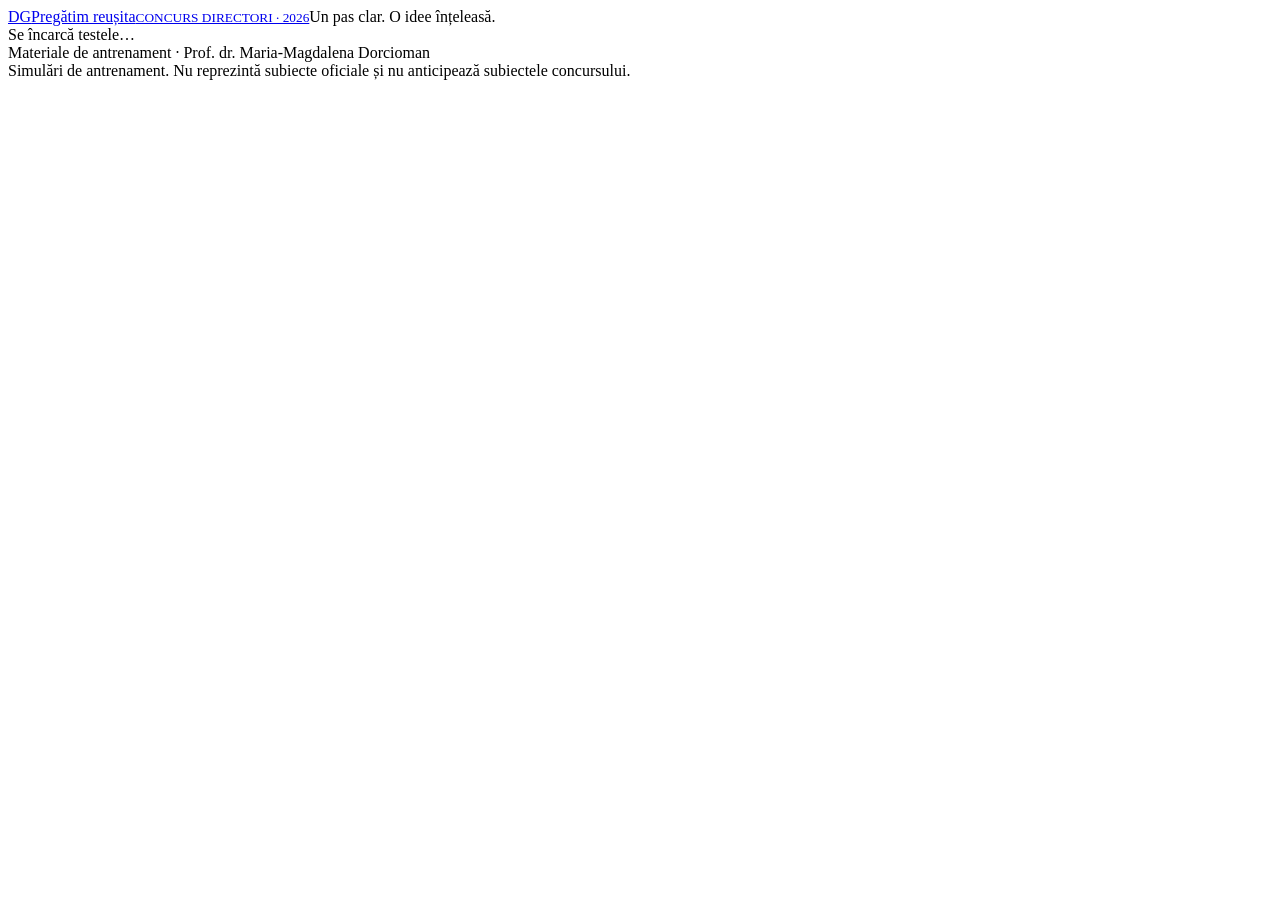
==== index.html @ bc0bb751 "Adaugă index.html pentru simulările probei scrise" ====
<!doctype html>
<html lang="ro">
<head>
  <meta charset="utf-8">
  <meta name="viewport" content="width=device-width,initial-scale=1">
  <meta name="theme-color" content="#123c78">
  <meta name="description" content="20 de simulări pentru proba scrisă pentru concursul de directori: 400 de itemi din management și legislație școlară, 60 de minute, explicații pas cu pas după finalizare.">
  <title>Proba scrisă · 20 octombrie 2026</title>
  <link rel="stylesheet" href="styles.css">
  <script src="app.js" defer></script>
</head>
<body>
  <header class="site-header"><a class="brand" href="#" aria-label="Lista testelor"><span class="brand-icon">DG</span><span>Pregătim reușita<small>CONCURS DIRECTORI · 2026</small></span></a><span class="header-note">Un pas clar. O idee înțeleasă.</span></header>
  <main id="app"><div class="loading" role="status">Se încarcă testele…</div></main>
  <footer>Materiale de antrenament · Prof. dr. Maria-Magdalena Dorcioman<br><span>Simulări de antrenament. Nu reprezintă subiecte oficiale și nu anticipează subiectele concursului.</span></footer>
  <dialog id="dialog"><div id="dialog-content"></div></dialog>
  <div id="toast" role="status" aria-live="polite"></div>
</body>
</html>
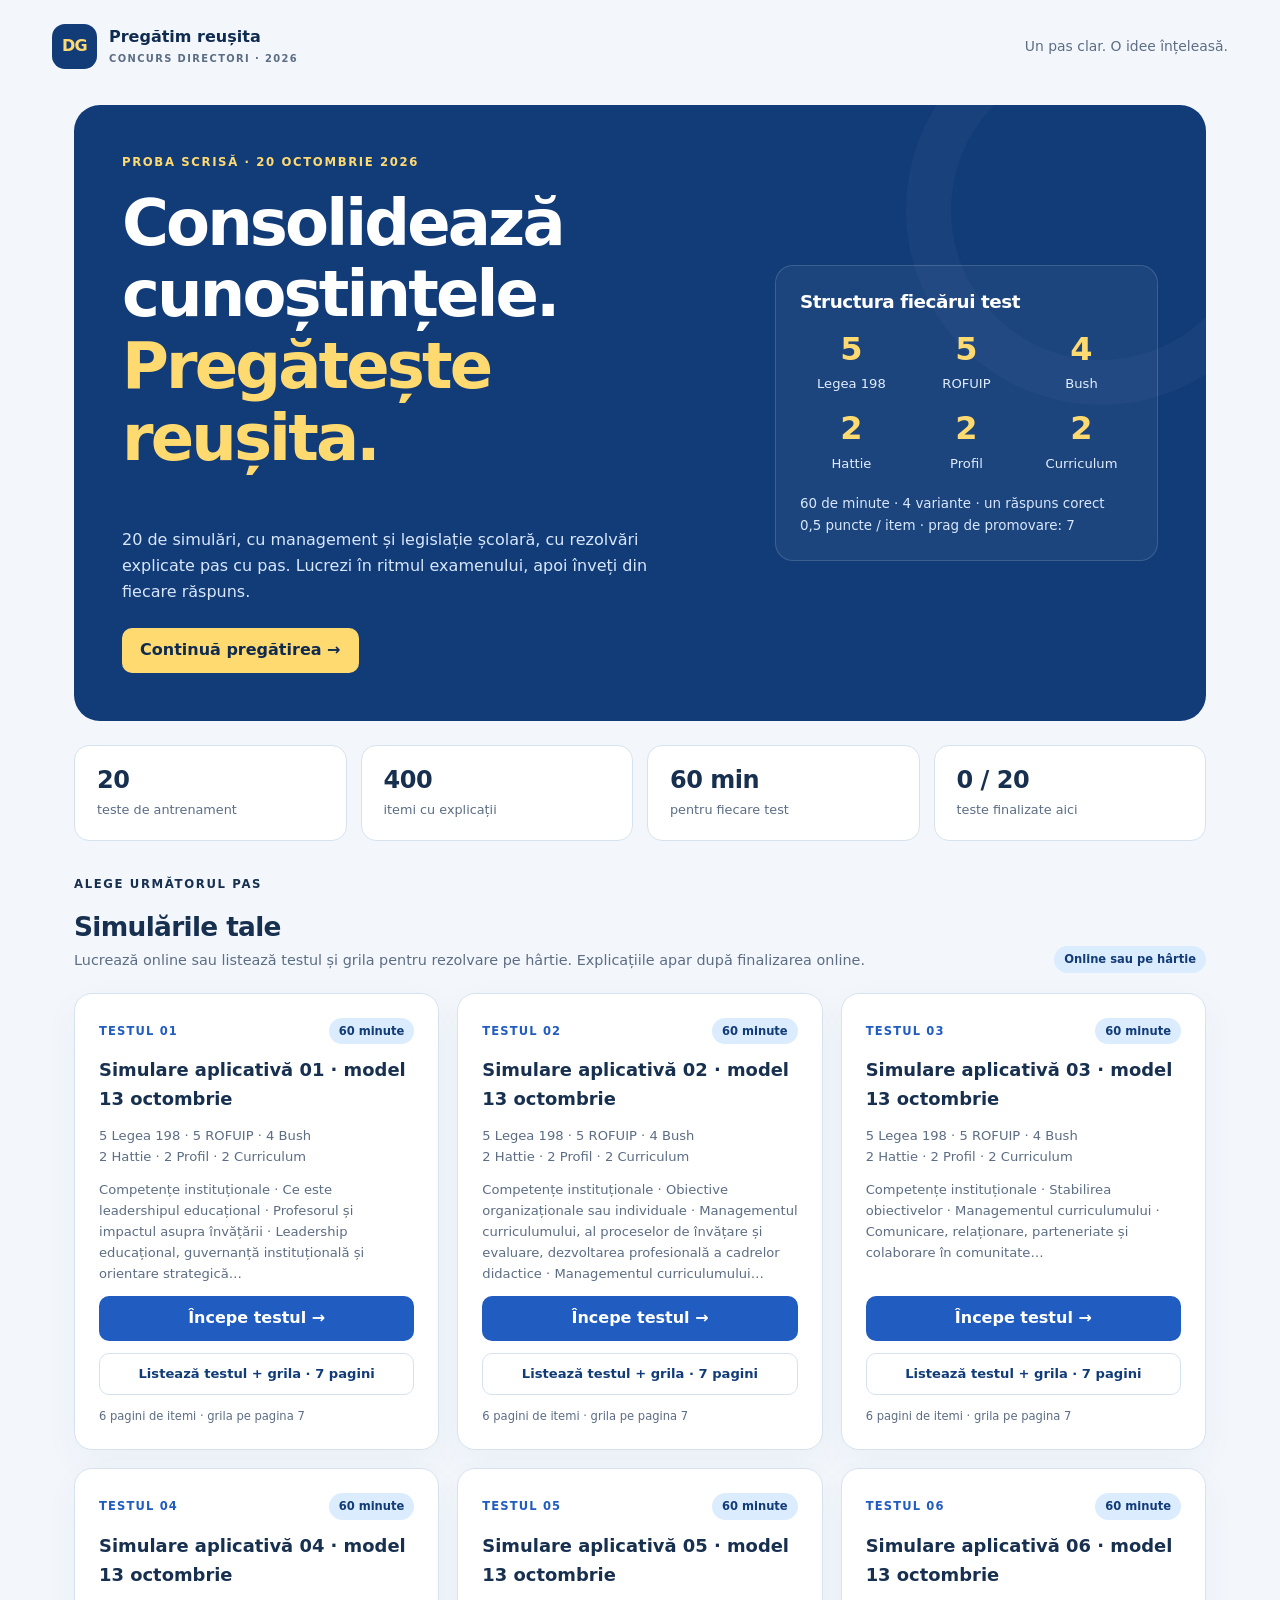
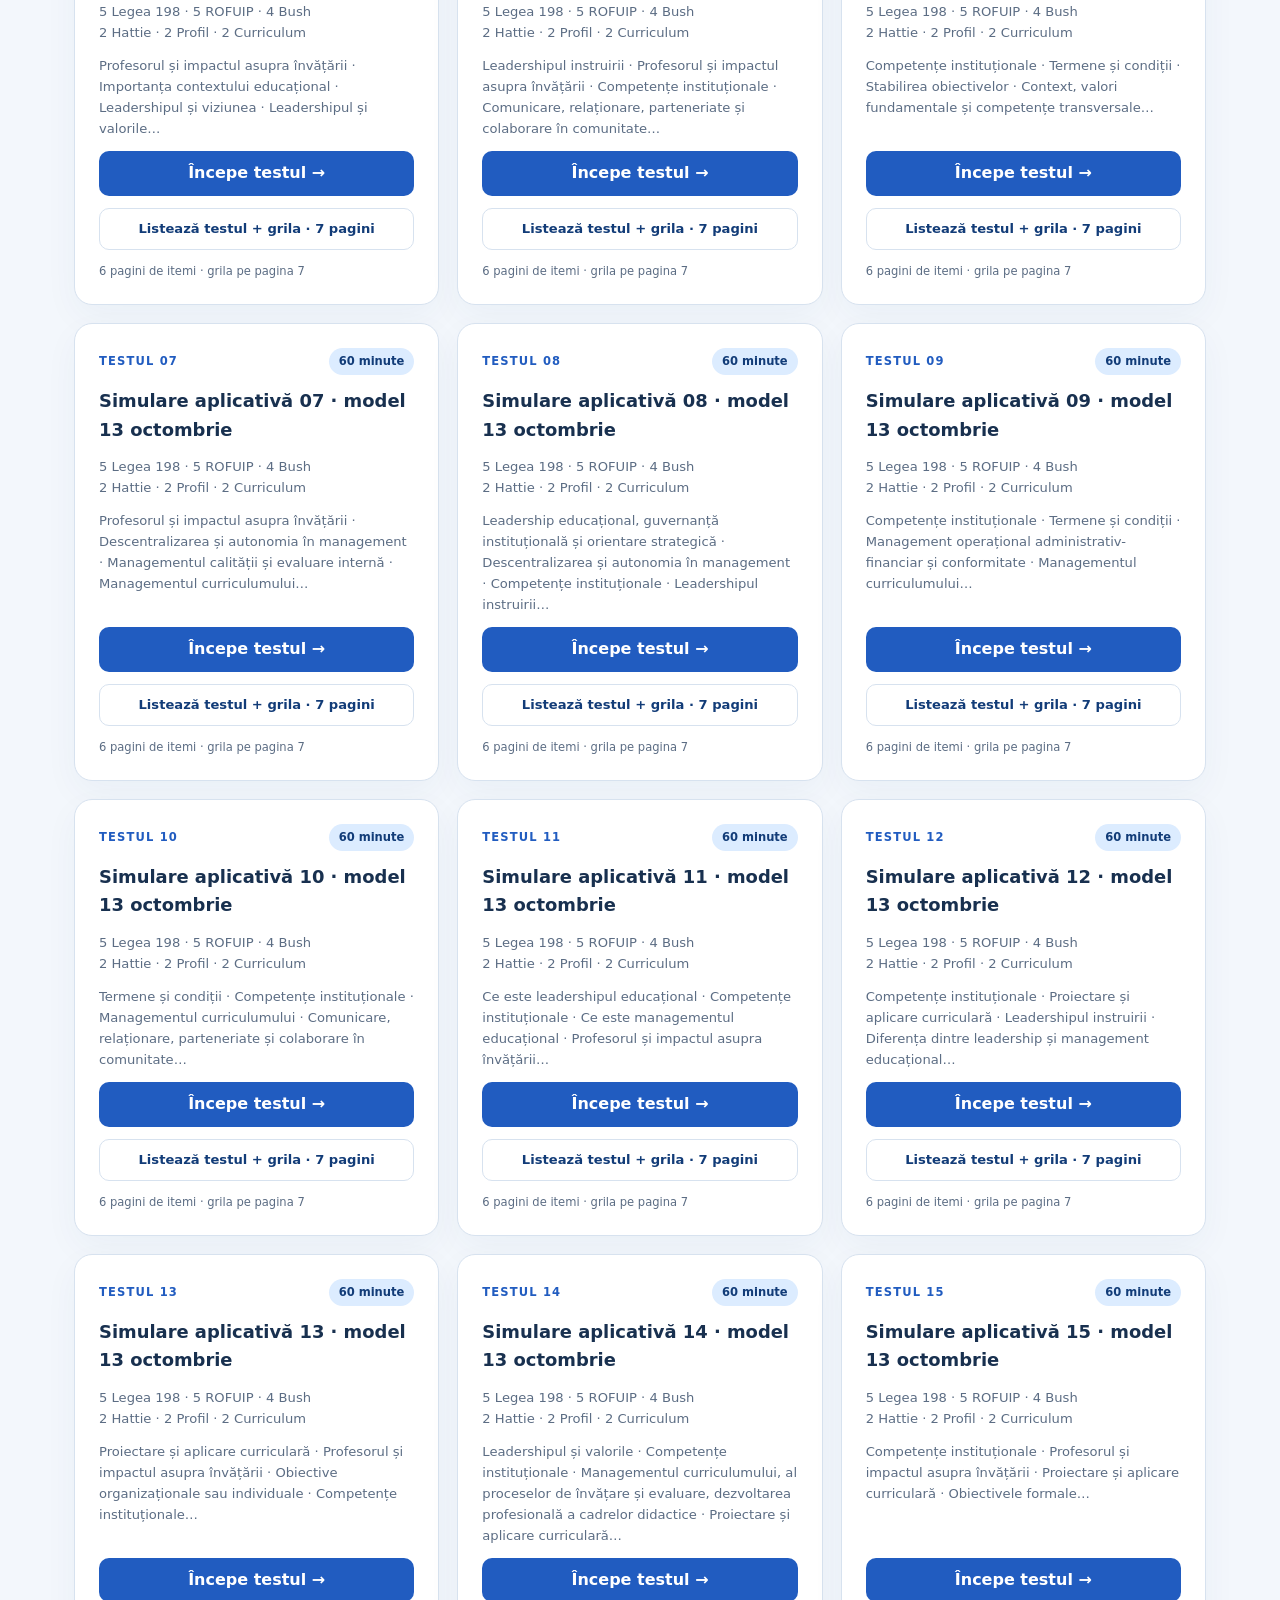
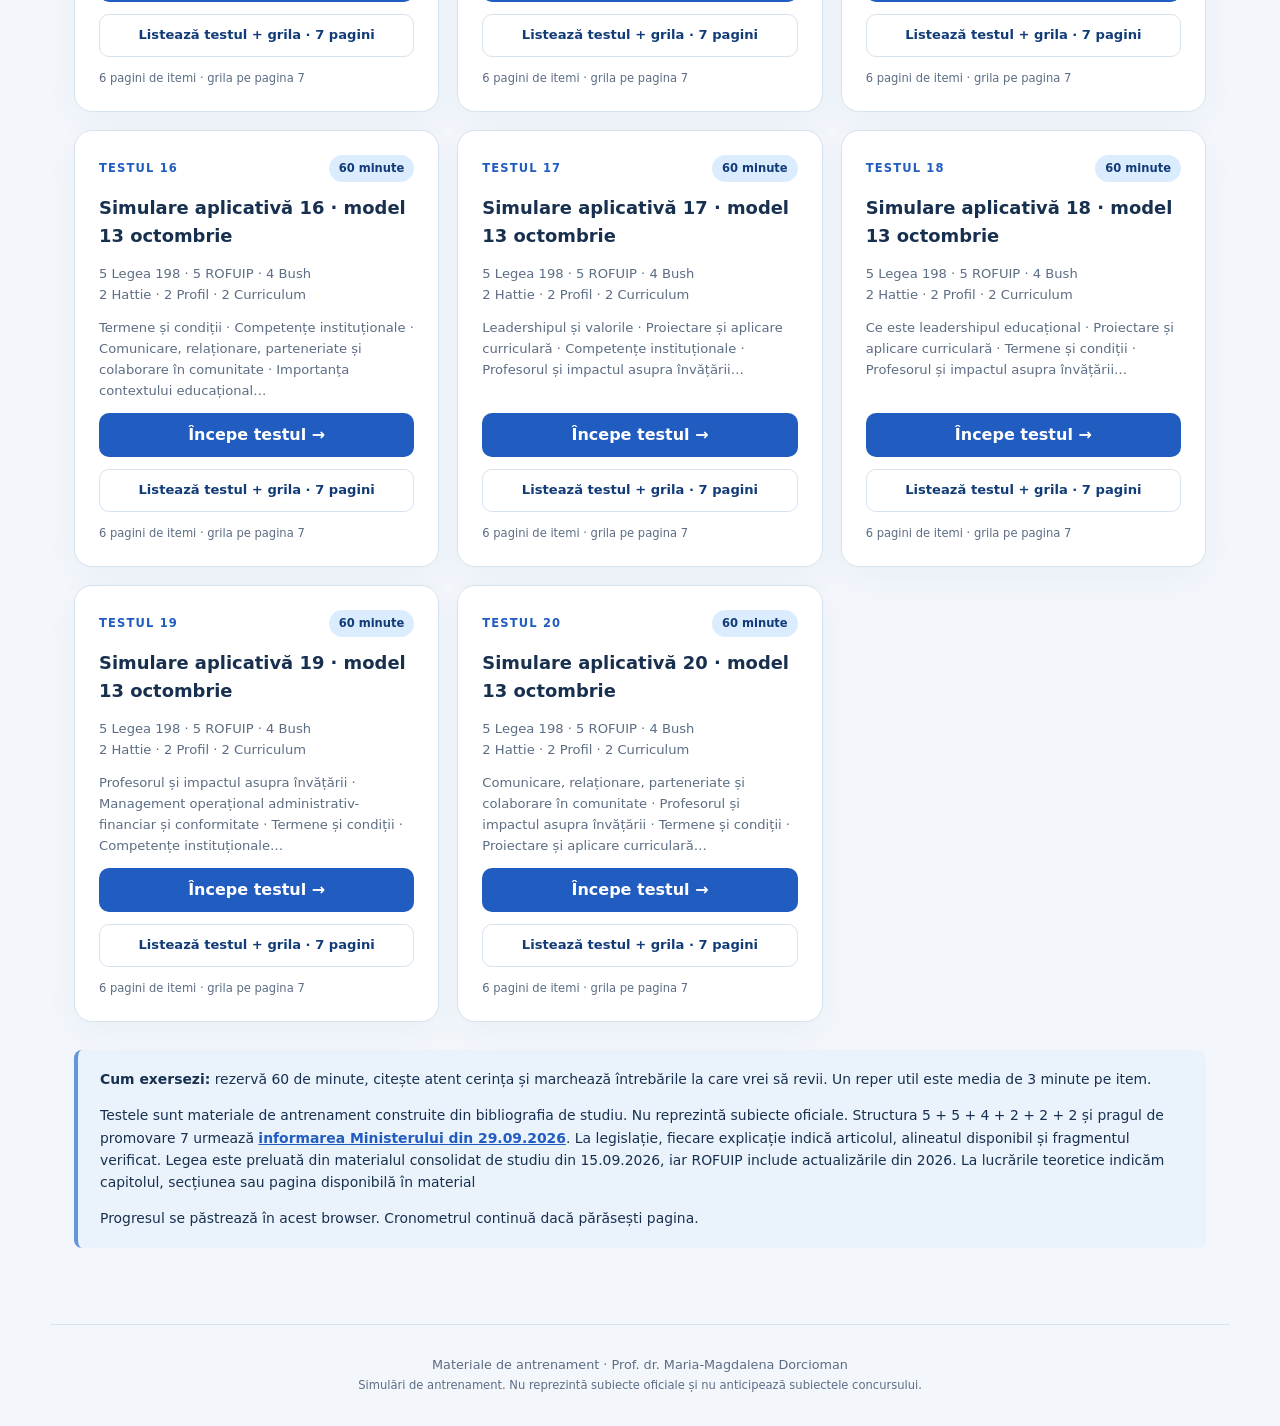
==== commit d258eedf: "Îmbunătățește cele 20 de simulări și adaugă listarea pe 6 pagini plus grila pe pagina 7" ====
--- a/index.html
+++ b/index.html
@@ -6,8 +6,8 @@
   <meta name="theme-color" content="#123c78">
   <meta name="description" content="20 de simulări pentru proba scrisă pentru concursul de directori: 400 de itemi din management și legislație școlară, 60 de minute, explicații pas cu pas după finalizare.">
   <title>Proba scrisă · 20 octombrie 2026</title>
-  <link rel="stylesheet" href="styles.css">
-  <script src="app.js" defer></script>
+  <link rel="stylesheet" href="styles.css?v=20261014">
+  <script src="app.js?v=20261014" defer></script>
 </head>
 <body>
   <header class="site-header"><a class="brand" href="#" aria-label="Lista testelor"><span class="brand-icon">DG</span><span>Pregătim reușita<small>CONCURS DIRECTORI · 2026</small></span></a><span class="header-note">Un pas clar. O idee înțeleasă.</span></header>
--- a/styles.css
+++ b/styles.css
@@ -0,0 +1,11 @@
+:root{--navy:#123c78;--deep:#102b50;--blue:#215cc0;--sky:#dcecff;--pale:#f3f7fc;--yellow:#ffda70;--ink:#18304f;--muted:#5c6d84;--line:#d7e2ef;--green:#14664d;--red:#a6333b;--white:#fff;--shadow:0 12px 35px #123c780b}
+*{box-sizing:border-box}body{margin:0;background:var(--pale);color:var(--ink);font-family:Inter,ui-sans-serif,system-ui,-apple-system,BlinkMacSystemFont,"Segoe UI",sans-serif;font-size:16px;line-height:1.6}button,a,input{touch-action:manipulation}button{font:inherit;cursor:pointer}a{color:var(--blue)}button:focus-visible,a:focus-visible,summary:focus-visible{outline:3px solid #e2a800;outline-offset:4px}button:disabled{opacity:.5;cursor:default}h1,h2,h3,p{margin-top:0}h1{font-size:clamp(2.3rem,5vw,4rem);line-height:1.12;letter-spacing:-.045em}h2{font-size:1.65rem;line-height:1.3;letter-spacing:-.025em}h3{font-size:1.12rem}small{font-size:.8rem}.site-header{max-width:1240px;margin:auto;padding:24px 32px;display:flex;align-items:center;justify-content:space-between;gap:20px}.brand{text-decoration:none;color:var(--deep);display:flex;gap:12px;align-items:center;font-weight:750;line-height:1.3}.brand small{display:block;font-size:.62rem;letter-spacing:.14em;color:var(--muted);margin-top:5px}.brand-icon{background:var(--navy);color:var(--yellow);border-radius:13px;width:45px;height:45px;display:grid;place-items:center;font-size:1rem;letter-spacing:-.05em}.header-note{color:var(--muted);font-size:.87rem}main{max-width:1180px;margin:auto;padding:12px 24px 48px}.hero{background:var(--navy);color:white;padding:48px;border-radius:26px;display:grid;grid-template-columns:1.6fr 1fr;gap:40px;position:relative;overflow:hidden}.hero:after{content:"";position:absolute;right:-90px;top:-90px;width:300px;height:300px;border:45px solid #ffffff07;border-radius:50%;pointer-events:none}.eyebrow{font-size:.73rem;letter-spacing:.14em;text-transform:uppercase;font-weight:750;display:block;margin-bottom:16px}.hero .eyebrow{color:var(--yellow)}.hero p{color:#d8e7fc;max-width:550px;margin-bottom:24px}.hero h1 span{color:var(--yellow)}.hero-side{align-self:center;background:#ffffff0b;border:1px solid #ffffff26;border-radius:18px;padding:24px;z-index:1}.hero-side h2{font-size:1.15rem}.structure{display:grid;grid-template-columns:repeat(3,1fr);gap:10px;text-align:center}.structure strong{display:block;font-size:2rem;color:var(--yellow);line-height:1.3}.structure span{font-size:.82rem;color:#e1edff}.hero-side p{font-size:.84rem;margin:18px 0 0}.stats{display:grid;grid-template-columns:repeat(4,1fr);gap:14px;margin:24px 0 34px}.stat{background:white;border:1px solid var(--line);border-radius:15px;padding:19px 22px}.stat strong{display:block;font-size:1.5rem;line-height:1.3;letter-spacing:-.02em}.stat span{font-size:.8rem;color:var(--muted)}.section-head{display:flex;justify-content:space-between;align-items:flex-end;gap:20px;margin-bottom:20px}.section-head h2{margin-bottom:5px}.section-head p{color:var(--muted);margin-bottom:0;font-size:.9rem}.test-grid{display:grid;grid-template-columns:repeat(3,1fr);gap:18px}.test-card{background:white;border:1px solid var(--line);border-radius:18px;padding:24px;display:flex;flex-direction:column;gap:12px;box-shadow:var(--shadow);transition:transform .15s,border-color .15s}.test-card:hover{transform:translateY(-3px);border-color:#8eb5e5}.card-top{display:flex;justify-content:space-between;align-items:center}.test-number{font-size:.72rem;font-weight:750;letter-spacing:.1em;color:var(--blue)}.badge{font-size:.72rem;border-radius:20px;padding:4px 10px;background:var(--sky);color:var(--navy);font-weight:650}.badge.done{color:var(--green);background:#e4f3ec}.badge.pending{background:#fff2cd;color:#6a4b00}.test-card h3{margin:0}.test-card p{font-size:.82rem;color:var(--muted);margin:0}.card-models{min-height:54px;flex:1}.button{border:0;border-radius:10px;padding:11px 18px;font-weight:650;line-height:1.4;display:inline-flex;justify-content:center;align-items:center;gap:8px;text-decoration:none}.primary{background:var(--blue);color:white}.primary:hover{background:#174ba4}.yellow{background:var(--yellow);color:var(--deep)}.yellow:hover{background:#f4c84d}.secondary{background:white;border:1px solid var(--line);color:var(--navy)}.secondary:hover{background:var(--sky)}.link-button{border:0;background:transparent;color:var(--blue);padding:6px 0;font-weight:650}.notice{background:#eaf2fc;border-left:4px solid #6597d8;border-radius:8px;padding:18px 22px;font-size:.87rem;margin:28px 0}.notice p:last-child{margin-bottom:0}.notice a{font-weight:650}.toolbar{display:flex;align-items:center;justify-content:space-between;gap:16px;margin:10px 0 20px}.timer{background:var(--navy);color:white;border-radius:12px;padding:10px 20px;min-width:160px;text-align:center}.timer small{display:block;font-size:.65rem;letter-spacing:.12em}.timer strong{font-size:1.55rem;font-variant-numeric:tabular-nums}.timer.urgent{background:#fff0cc;color:#6d4700;outline:2px solid #e2ad2b}.session-grid{display:grid;grid-template-columns:minmax(0,1fr) 265px;gap:22px;align-items:start}.question-card,.side-panel,.result-card{background:white;border:1px solid var(--line);border-radius:20px;padding:30px;box-shadow:var(--shadow)}.side-panel{padding:22px;position:sticky;top:18px}.question-meta{display:flex;flex-wrap:wrap;gap:10px;align-items:center;margin-bottom:20px}.question-meta .count{margin-left:auto;color:var(--muted);font-size:.85rem}.question-title{font-size:1.04rem;white-space:pre-wrap;line-height:1.85;margin:0 0 24px;font-weight:550;overflow-wrap:anywhere}.options{display:grid;gap:12px}.option{display:flex;align-items:center;gap:14px;background:white;border:1.5px solid var(--line);border-radius:12px;padding:15px 17px;text-align:left;color:var(--ink);width:100%;line-height:1.5}.option:hover{background:#f6faff;border-color:#83ade3}.option.selected{background:#e7f0ff;border-color:var(--blue)}.letter{border:1px solid #c1d3ea;border-radius:7px;min-width:32px;height:32px;display:grid;place-items:center;font-weight:700;color:var(--navy);font-size:.85rem}.selected .letter{background:var(--blue);color:white;border-color:var(--blue)}.question-actions{display:flex;flex-wrap:wrap;justify-content:space-between;gap:12px;margin-top:25px;padding-top:22px;border-top:1px solid var(--line)}.nav-buttons{display:flex;gap:10px}.grid-nav{display:grid;grid-template-columns:repeat(5,1fr);gap:7px;margin:18px 0}.q-nav{border:1px solid var(--line);background:white;color:var(--muted);height:36px;border-radius:7px;font-size:.85rem;font-weight:600}.q-nav.answered{background:var(--sky);color:var(--navy);border-color:#b4cdeb}.q-nav.flagged{box-shadow:inset 0 -4px var(--yellow)}.q-nav.current{outline:2px solid var(--blue);outline-offset:1px}.progress{height:7px;border-radius:8px;background:var(--sky);overflow:hidden}.progress i{height:100%;display:block;background:var(--blue)}.side-panel p{font-size:.8rem;color:var(--muted);margin-bottom:10px}.side-panel h3{margin-bottom:6px}.side-panel .button{width:100%;margin-top:12px}.legend{font-size:.7rem;color:var(--muted);line-height:1.8}.save-note{margin-top:18px!important;font-size:.72rem!important}.review-title{margin-bottom:20px}.review-list{display:grid;gap:10px}.review-row{display:flex;align-items:center;justify-content:space-between;gap:10px;padding:12px 14px;border:1px solid var(--line);border-radius:10px}.review-row small{display:block;color:var(--muted)}.review-row.missing{background:#fff9e9;border-color:#f0d899}.result-hero{background:var(--navy);border-radius:22px;color:white;padding:36px;display:flex;justify-content:space-between;gap:25px;align-items:center}.result-hero p{color:#d7e6ff;margin-bottom:0}.score{font-size:3.5rem;font-weight:750;line-height:1.2;color:var(--yellow);text-align:center;white-space:nowrap}.score small{display:block;font-size:.76rem;color:white;font-weight:450}.breakdown{display:grid;grid-template-columns:repeat(3,1fr);gap:14px;margin:20px 0}.breakdown .stat strong{font-size:1.35rem}.result-controls{display:flex;flex-wrap:wrap;gap:10px;margin:24px 0}.result-controls button.active{background:var(--navy);color:white}.solution{background:white;border:1px solid var(--line);border-radius:16px;padding:22px;margin-bottom:14px}.solution summary{cursor:pointer;list-style:none;display:flex;align-items:center;gap:14px;font-weight:650}.solution summary::-webkit-details-marker{display:none}.solution summary:after{content:"+";margin-left:auto;font-size:1.4rem;color:var(--blue)}.solution[open] summary:after{content:"−"}.outcome{font-size:.72rem;border-radius:7px;padding:4px 8px;white-space:nowrap}.outcome.ok{color:var(--green);background:#e5f3ed}.outcome.bad{color:var(--red);background:#fae9eb}.outcome.blank{color:#6b4d0b;background:#fff2cc}.solution-body{padding-top:22px}.solution .question-title{font-weight:450;font-size:.95rem}.review-options{display:grid;gap:8px;margin-bottom:20px}.review-option{border:1px solid var(--line);border-radius:9px;padding:9px 13px;font-size:.9rem}.review-option.correct{border-color:#78bca5;background:#edf8f3}.review-option.wrong{border-color:#d9979d;background:#fceff0}.review-option small{display:block;font-weight:650}.explanation{background:#f5f8fd;border-radius:12px;padding:22px}.explanation h3{margin-bottom:12px}.explanation ol{padding-left:24px;margin:0 0 20px}.explanation li{padding:4px 0;font-size:.93rem}.rule-box{border-left:3px solid var(--blue);padding-left:14px;margin-top:16px;font-size:.9rem}.trap-box{background:#fff5d9;padding:12px 15px;border-radius:9px;margin-top:15px;font-size:.88rem}.loading,.error{padding:70px 24px;text-align:center;color:var(--muted)}footer{max-width:1180px;margin:auto;padding:30px 24px;border-top:1px solid var(--line);font-size:.8rem;color:var(--muted);text-align:center}footer span{font-size:.72rem}dialog{border:1px solid var(--line);border-radius:20px;max-width:500px;width:calc(100% - 32px);padding:30px;color:var(--ink);box-shadow:0 20px 70px #102b5033}dialog::backdrop{background:#102b5080;backdrop-filter:blur(3px)}.dialog-actions{display:flex;justify-content:flex-end;gap:10px;margin-top:24px}.dialog-actions button{flex:1}#toast{position:fixed;bottom:24px;left:50%;transform:translateX(-50%);background:var(--deep);color:white;border-radius:10px;padding:10px 20px;font-size:.85rem;opacity:0;pointer-events:none;transition:opacity .2s;z-index:10}#toast.show{opacity:1}.results-empty{padding:25px;color:var(--muted)}.storage-alert{background:#fff4d6;border-radius:10px;padding:12px 16px;font-size:.84rem;margin-bottom:16px}.elapsed{font-size:.8rem;color:var(--muted)}
+.data-chart{margin:0 0 22px;padding:18px;background:#f4f8fe;border-radius:12px}.data-chart figcaption{font-size:.8rem;color:var(--muted);margin-bottom:12px}.data-chart svg{width:100%;height:auto;display:block}
+@media(max-width:950px){.test-grid{grid-template-columns:repeat(2,1fr)}.hero{padding:32px;gap:25px}.session-grid{grid-template-columns:minmax(0,1fr) 220px}.question-card{padding:24px}.side-panel{padding:16px}.hero h1{font-size:2.65rem}}
+@media(max-width:680px){.site-header{padding:18px 20px}.header-note{display:none}main{padding:8px 16px 35px}.hero{grid-template-columns:1fr;padding:28px;border-radius:20px;gap:20px}.hero h1{font-size:2.5rem}.hero-side{padding:18px}.stats{grid-template-columns:repeat(2,1fr);gap:10px;margin-bottom:26px}.stat{padding:15px}.test-grid{grid-template-columns:1fr}.section-head{align-items:flex-start;flex-direction:column;gap:10px}.session-grid{grid-template-columns:1fr}.side-panel{position:static;order:-1;padding:15px}.side-panel h3,.side-panel .legend,.save-note{display:none}.grid-nav{grid-template-columns:repeat(10,1fr);gap:5px;margin:12px 0}.q-nav{font-size:.72rem;height:30px}.side-panel .button{margin-top:8px}.toolbar{align-items:flex-start}.timer{min-width:126px;padding:8px 12px}.question-card{padding:21px}.question-meta{gap:7px}.question-meta .count{font-size:.75rem}.question-actions{gap:15px}.nav-buttons{width:100%;justify-content:space-between}.option{padding:13px 12px;gap:10px}.result-hero{padding:25px;flex-direction:column;align-items:flex-start}.score{text-align:left;font-size:3rem}.breakdown{gap:8px}.breakdown .stat{padding:12px 9px}.breakdown .stat span{font-size:.7rem}.solution{padding:16px}.solution summary{gap:9px;font-size:.87rem}.explanation{padding:16px}.outcome{font-size:.65rem}.result-card{padding:20px}}
+@media(prefers-reduced-motion:reduce){*{scroll-behavior:auto!important;transition:none!important}}
+@media print{.site-header,.toolbar,.result-controls,.result-actions,footer,#toast{display:none}.solution{break-inside:avoid;box-shadow:none}.solution-body{display:block!important}body{background:white}.result-hero{background:white;color:black;border:1px solid #aaa}.score,.result-hero p,.score small{color:black}}
+
+.structure{display:grid;grid-template-columns:repeat(3,minmax(0,1fr));gap:12px}.breakdown{display:grid;grid-template-columns:repeat(3,minmax(0,1fr));gap:12px}.source-note{font-size:.88rem;color:#47617d;line-height:1.55}.source-box{padding:18px;border:1px solid #bfd4ef;background:#f0f7ff;border-radius:12px;margin:18px 0}.source-box h3{margin-top:0}.source-box blockquote{margin:14px 0;padding-left:14px;border-left:3px solid #3074c8;line-height:1.65}.source-box a{color:#124d91;text-decoration:underline}.option-feedback li{margin-bottom:12px}@media(max-width:620px){.breakdown{grid-template-columns:repeat(2,minmax(0,1fr))}}
+
+.paper-link{font-size:.82rem;white-space:normal;text-align:center}.paper-card-note{font-size:.72rem!important}.toolbar{flex-wrap:wrap}
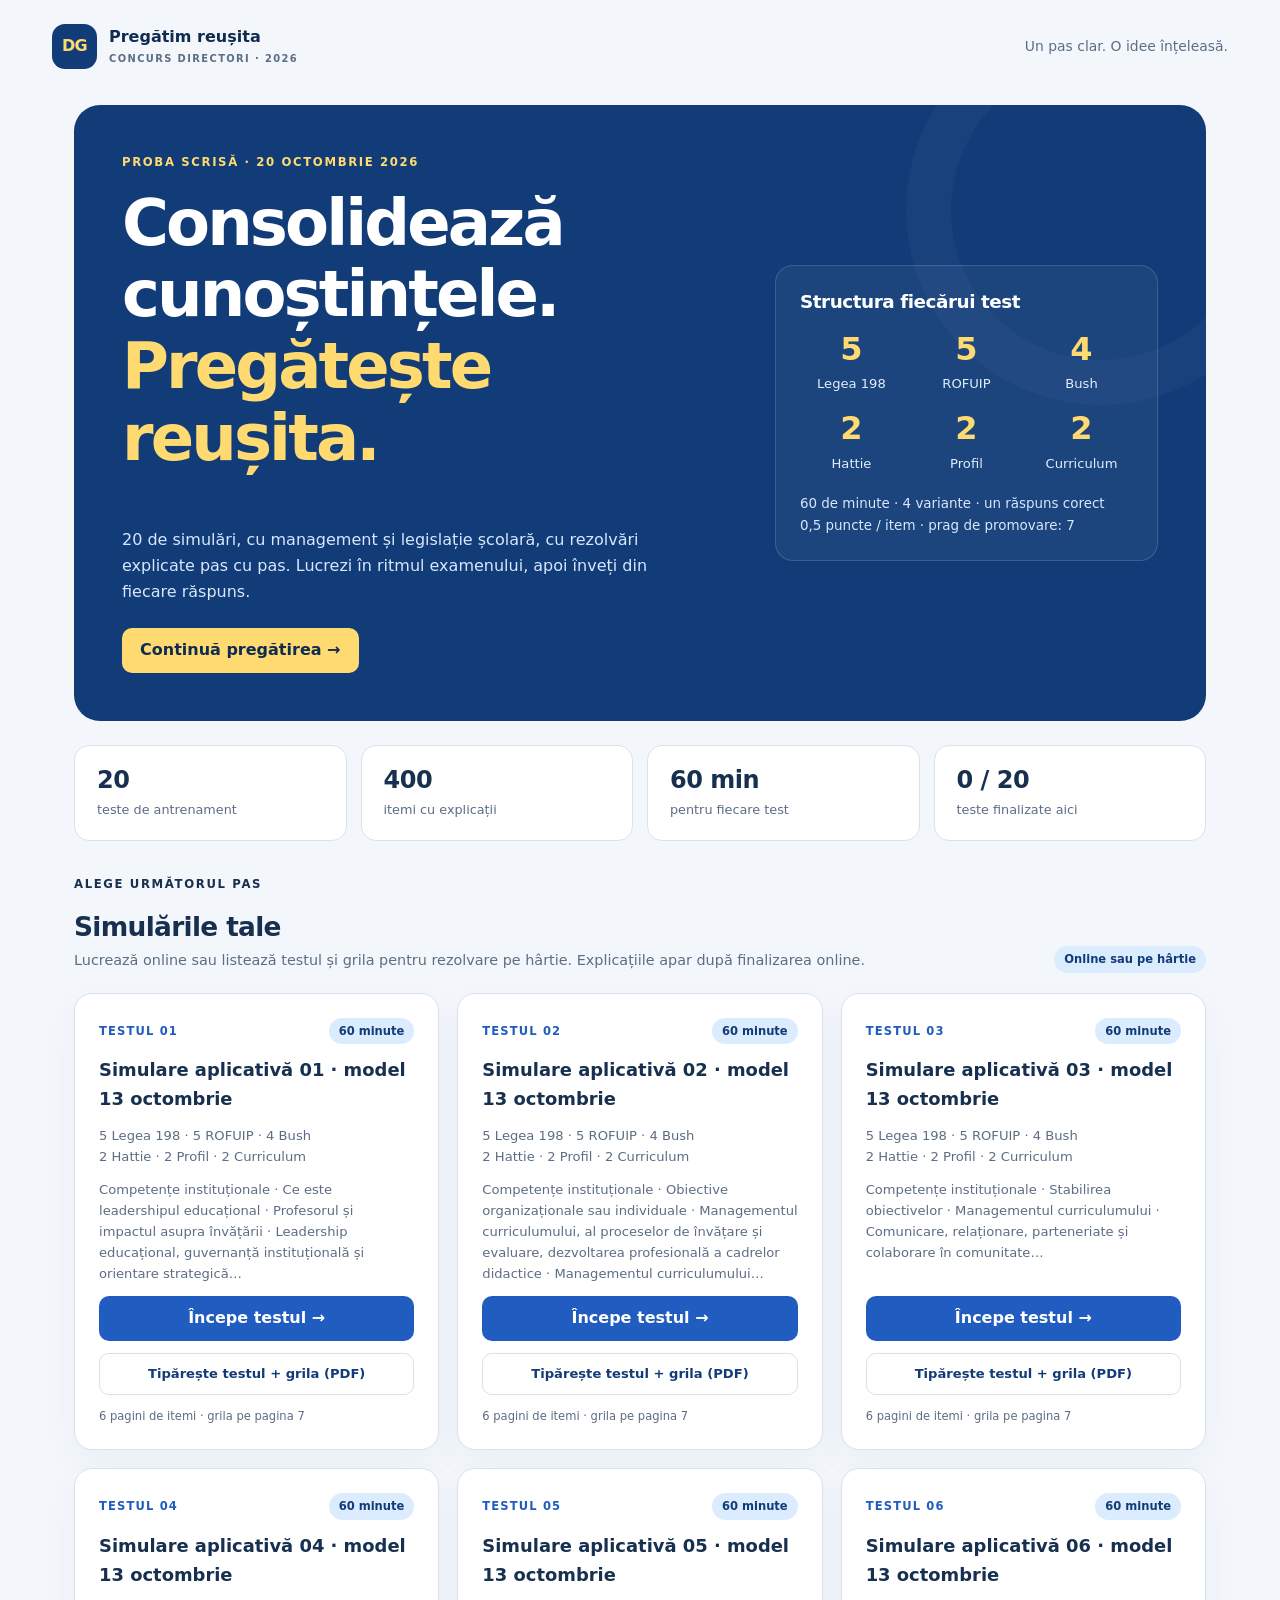
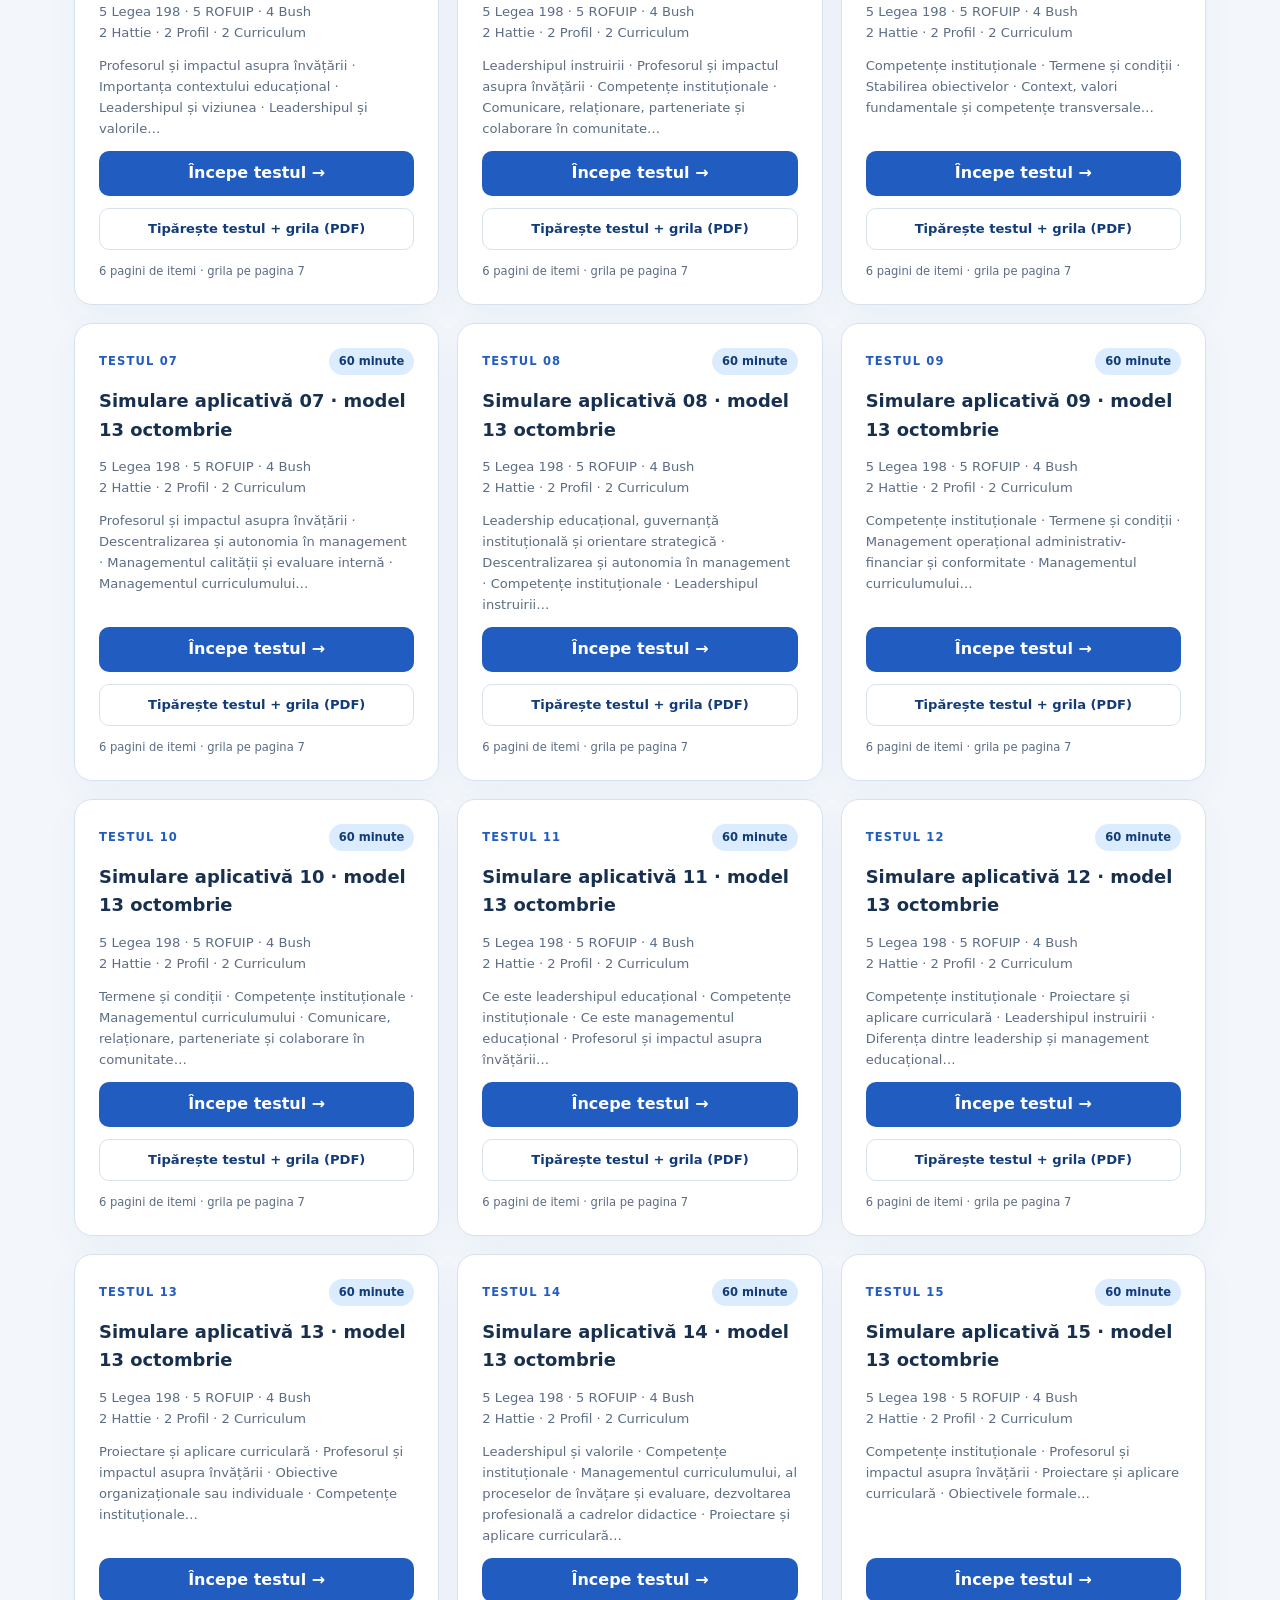
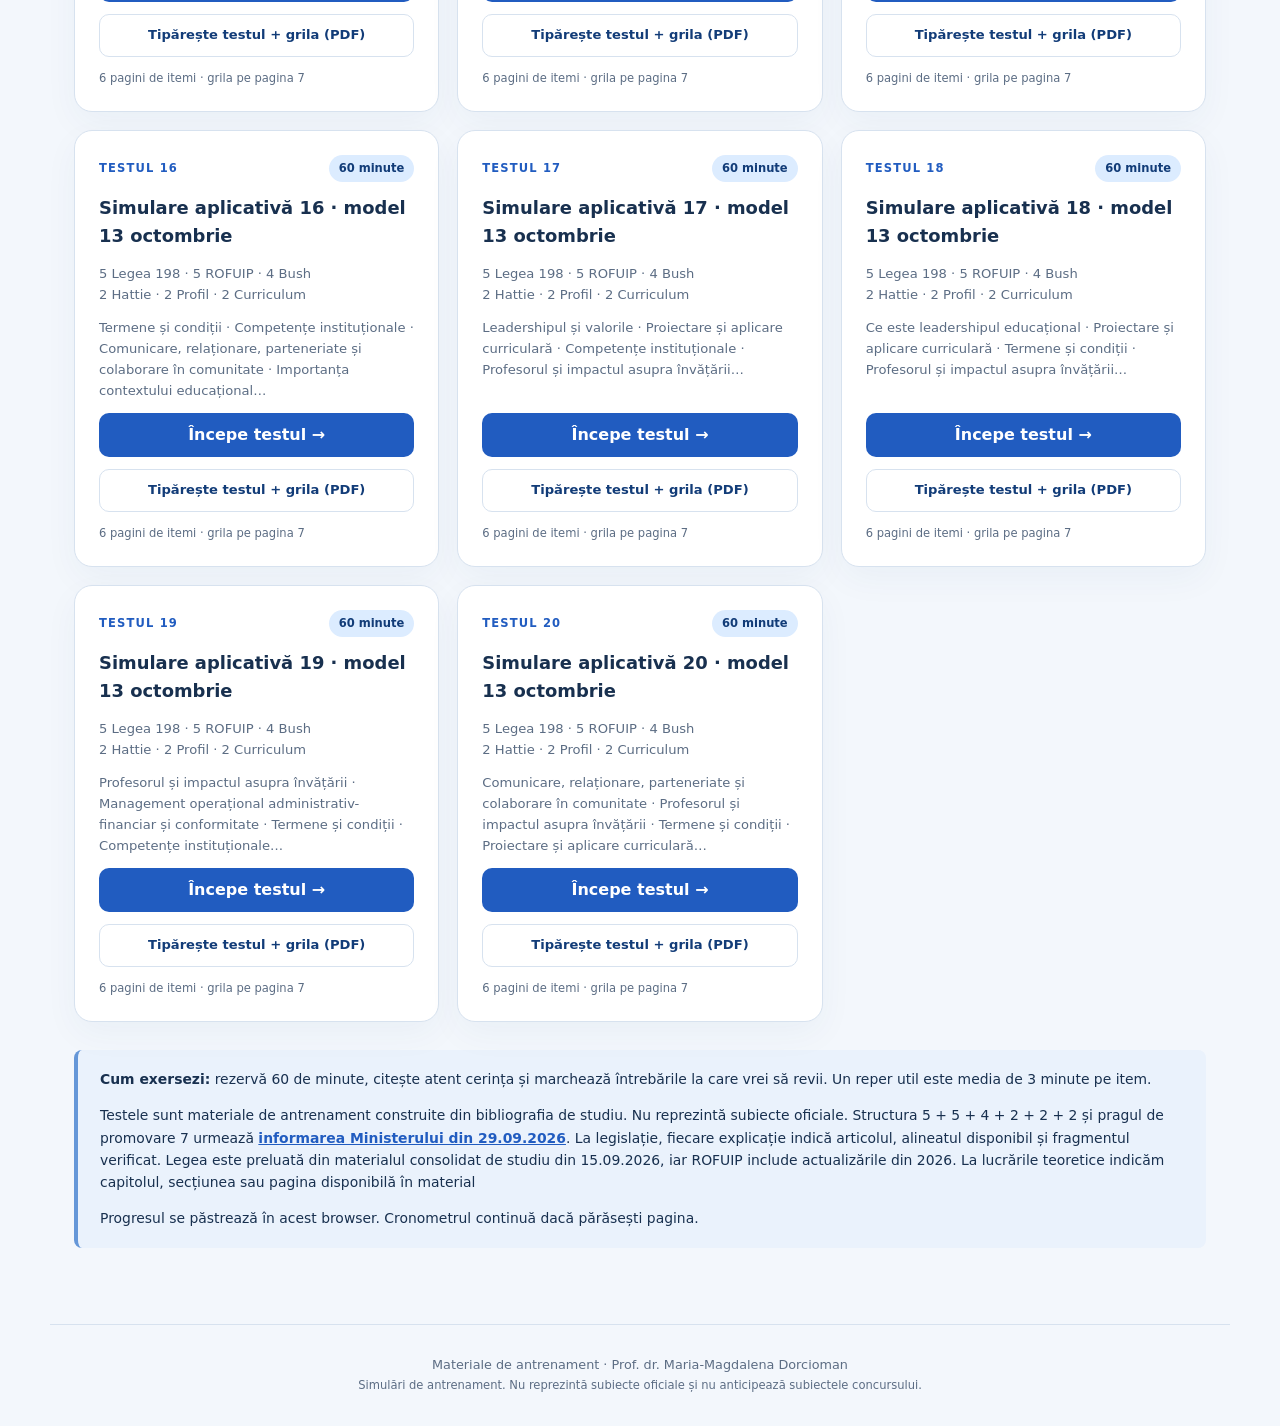
==== commit c790edaa: "Adaugă acces direct la PDF-urile testelor pentru lucru pe hârtie" ====
--- a/index.html
+++ b/index.html
@@ -6,8 +6,8 @@
   <meta name="theme-color" content="#123c78">
   <meta name="description" content="20 de simulări pentru proba scrisă pentru concursul de directori: 400 de itemi din management și legislație școlară, 60 de minute, explicații pas cu pas după finalizare.">
   <title>Proba scrisă · 20 octombrie 2026</title>
-  <link rel="stylesheet" href="styles.css?v=20261014">
-  <script src="app.js?v=20261014" defer></script>
+  <link rel="stylesheet" href="styles.css?v=20261014b">
+  <script src="app.js?v=20261014b" defer></script>
 </head>
 <body>
   <header class="site-header"><a class="brand" href="#" aria-label="Lista testelor"><span class="brand-icon">DG</span><span>Pregătim reușita<small>CONCURS DIRECTORI · 2026</small></span></a><span class="header-note">Un pas clar. O idee înțeleasă.</span></header>
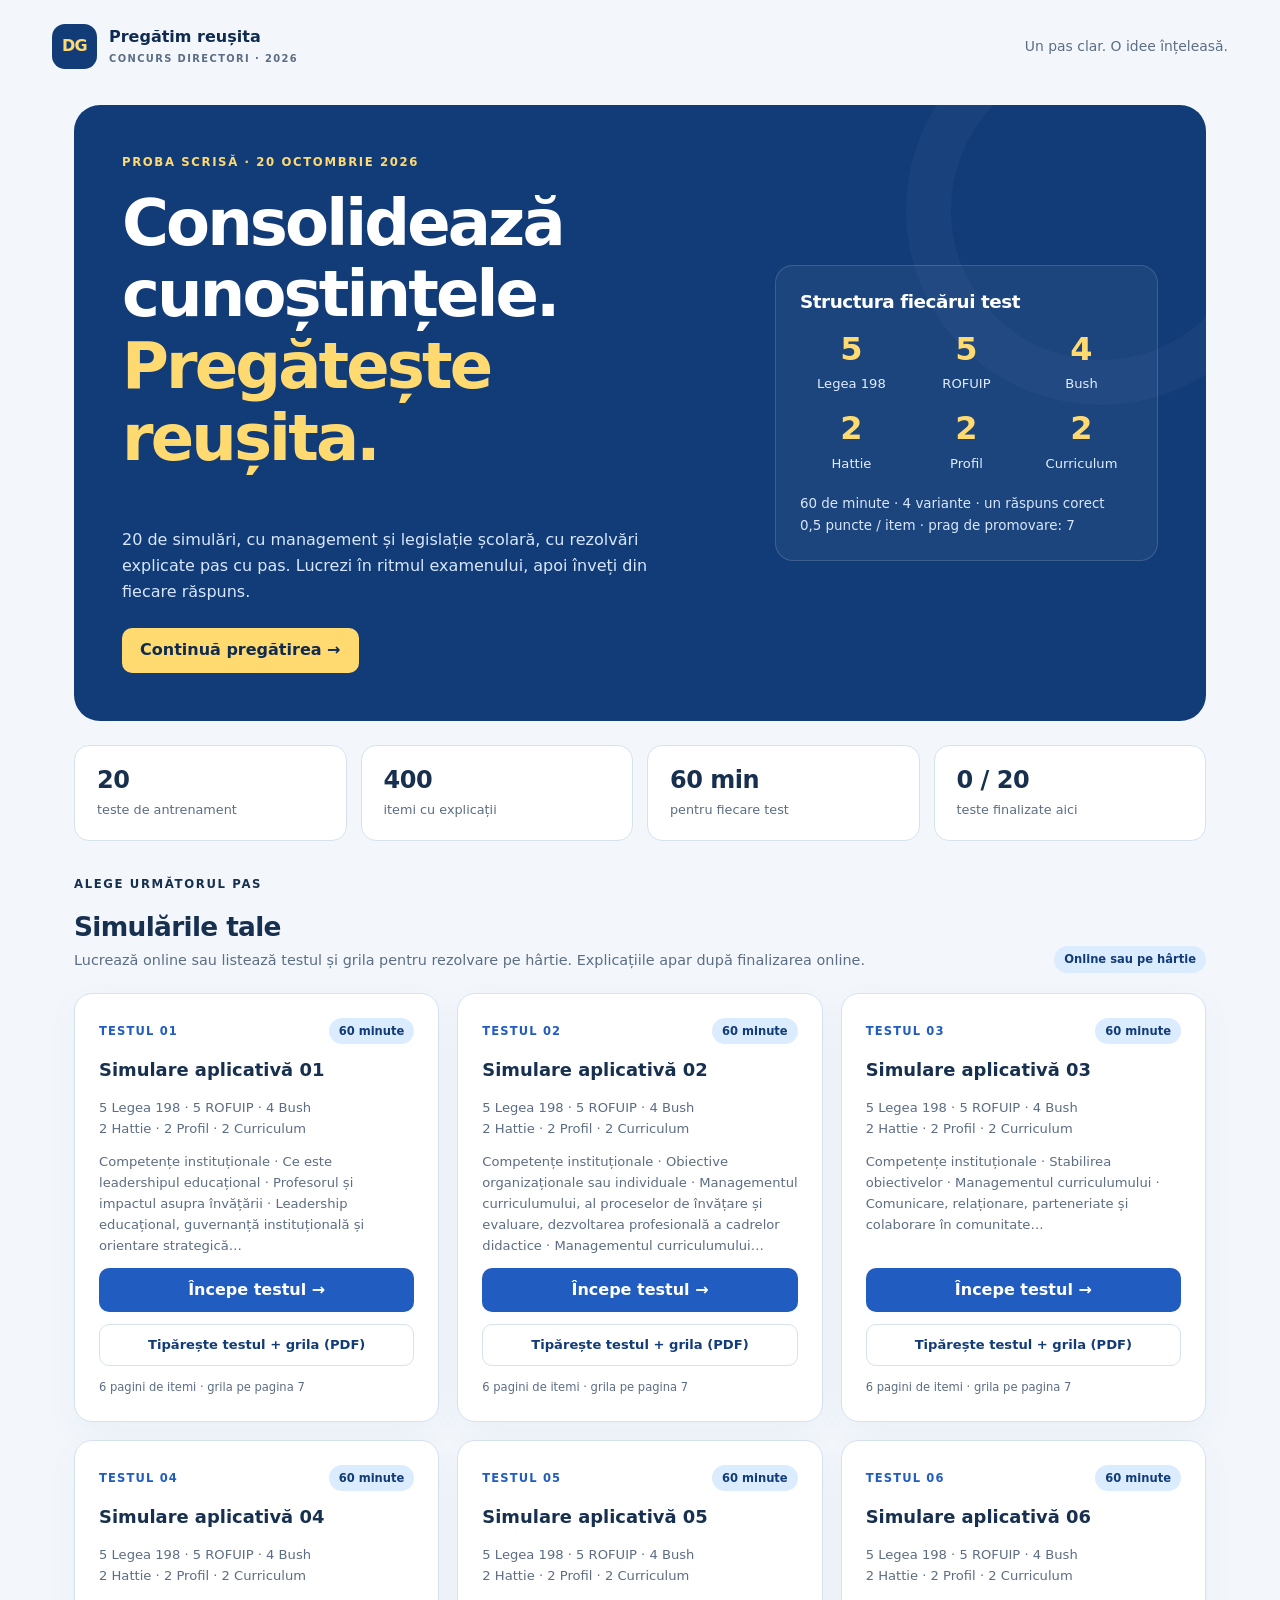
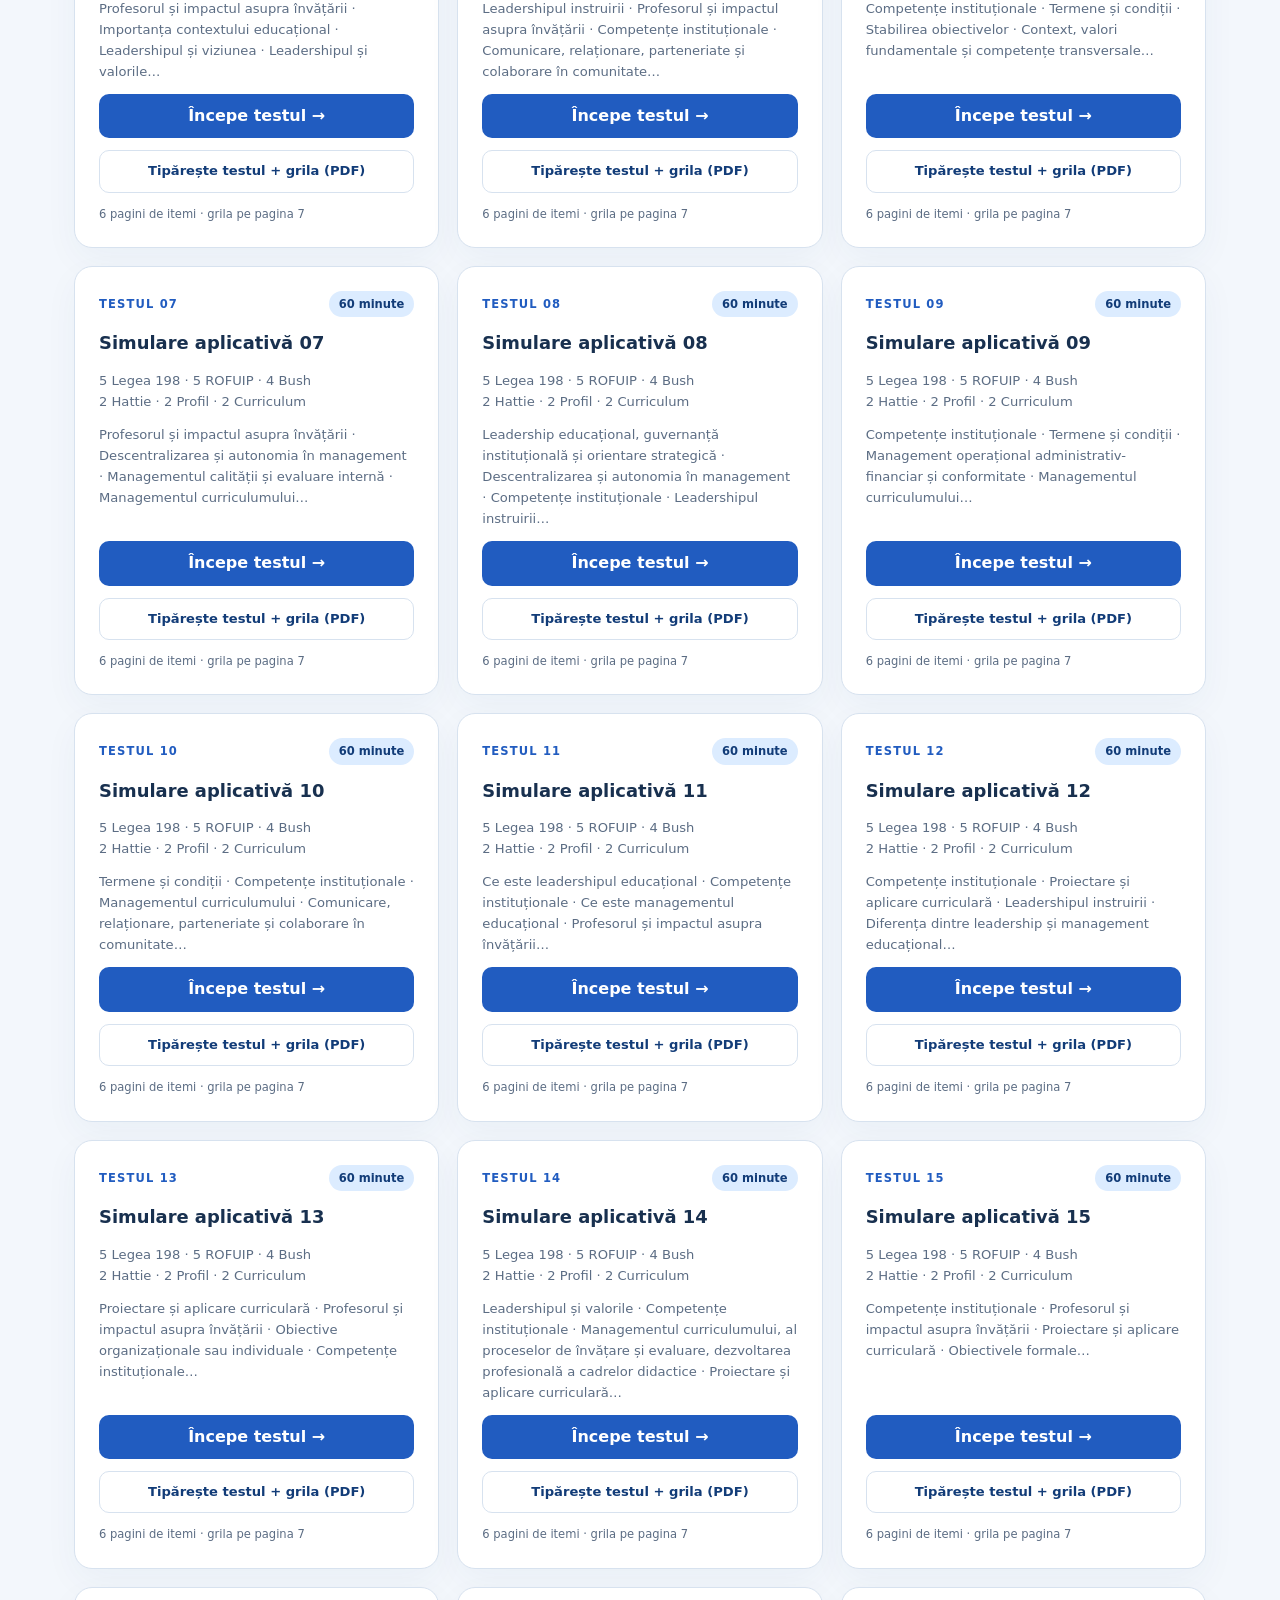
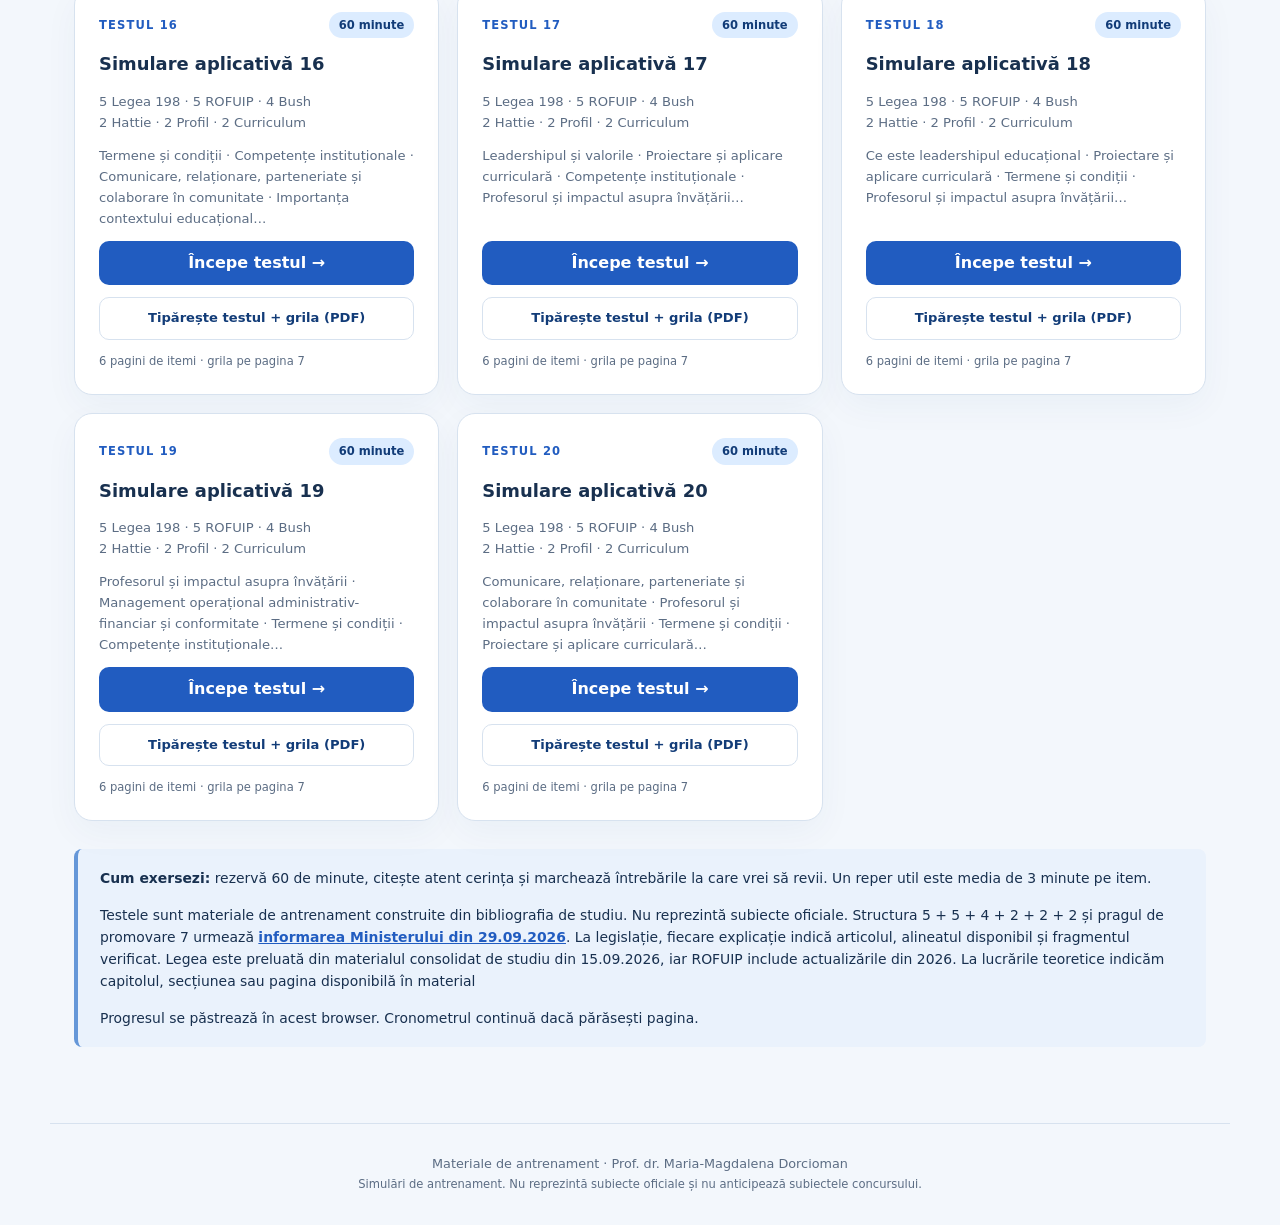
==== commit 81d96a03: "Elimină mențiunea model 13 octombrie și păstrează semnătura în teste" ====
--- a/index.html
+++ b/index.html
@@ -6,8 +6,8 @@
   <meta name="theme-color" content="#123c78">
   <meta name="description" content="20 de simulări pentru proba scrisă pentru concursul de directori: 400 de itemi din management și legislație școlară, 60 de minute, explicații pas cu pas după finalizare.">
   <title>Proba scrisă · 20 octombrie 2026</title>
-  <link rel="stylesheet" href="styles.css?v=20261014b">
-  <script src="app.js?v=20261014b" defer></script>
+  <link rel="stylesheet" href="styles.css?v=20261014c">
+  <script src="app.js?v=20261014c" defer></script>
 </head>
 <body>
   <header class="site-header"><a class="brand" href="#" aria-label="Lista testelor"><span class="brand-icon">DG</span><span>Pregătim reușita<small>CONCURS DIRECTORI · 2026</small></span></a><span class="header-note">Un pas clar. O idee înțeleasă.</span></header>
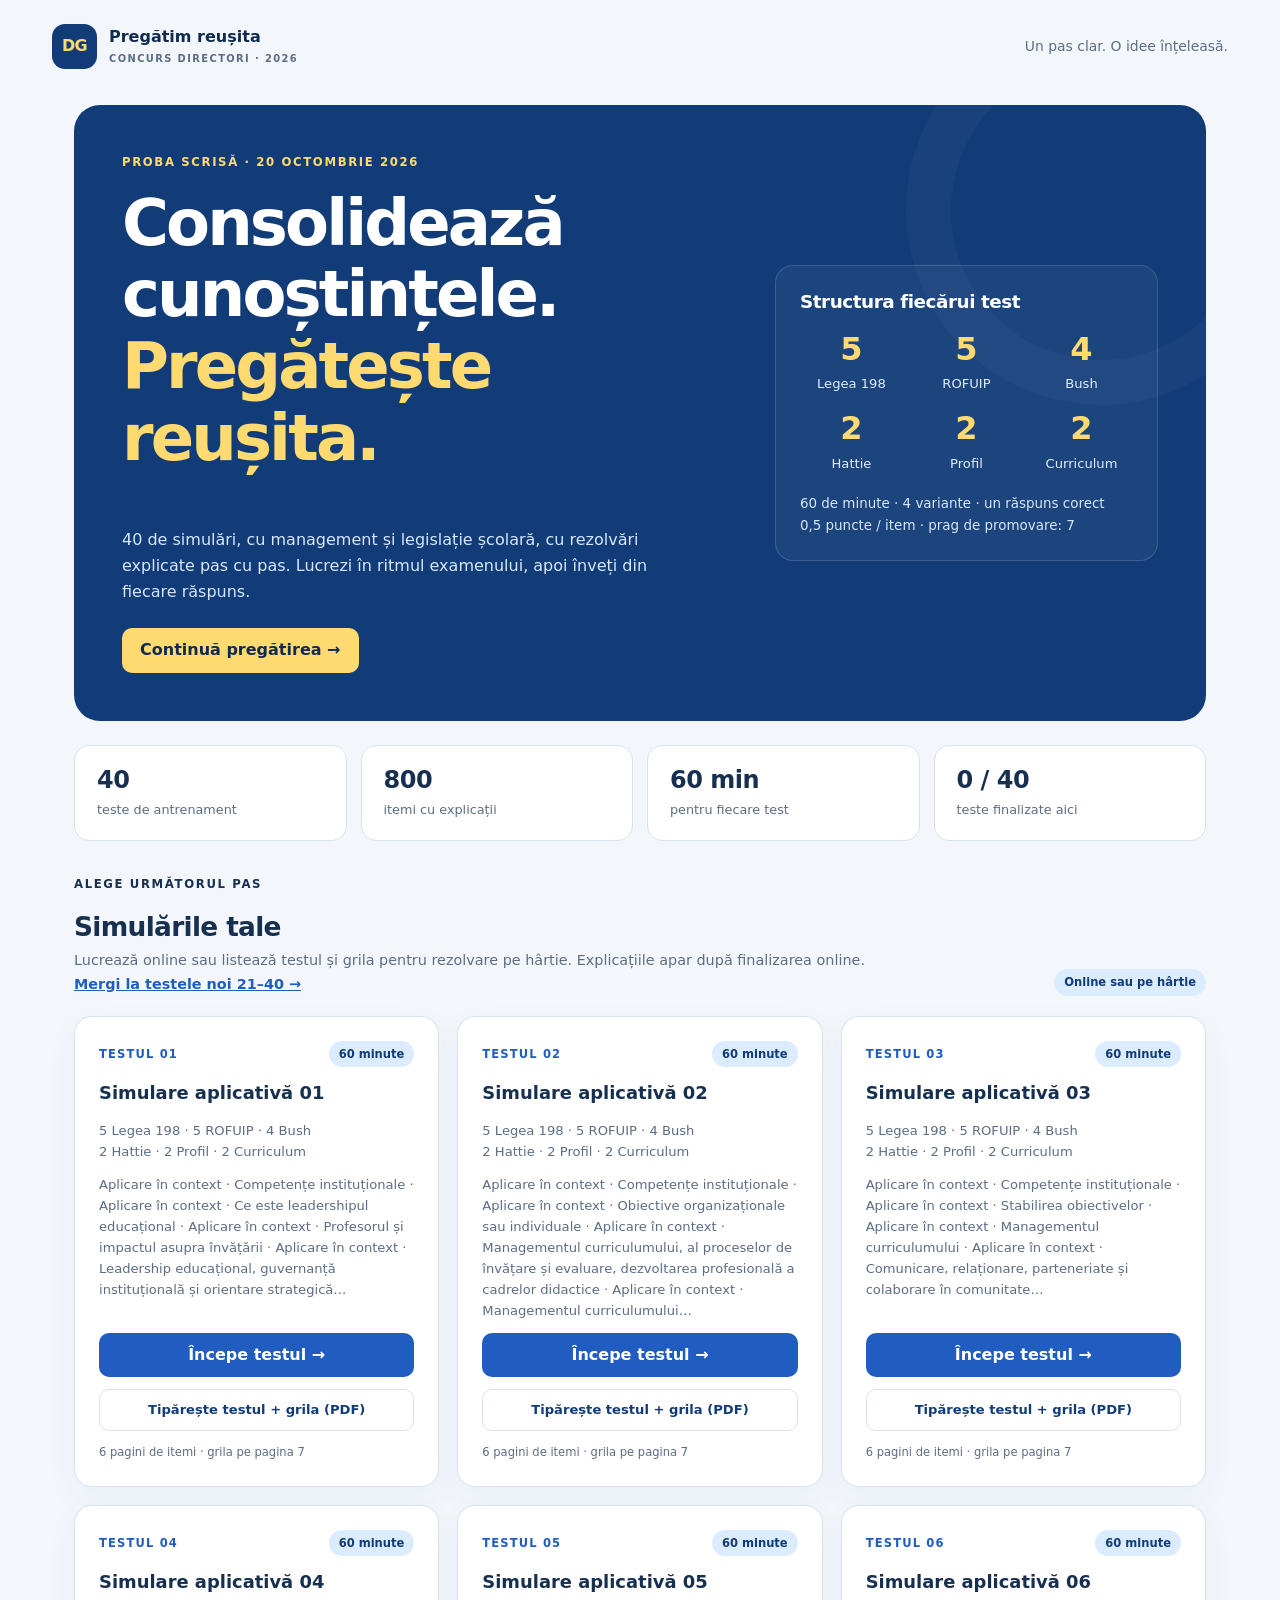
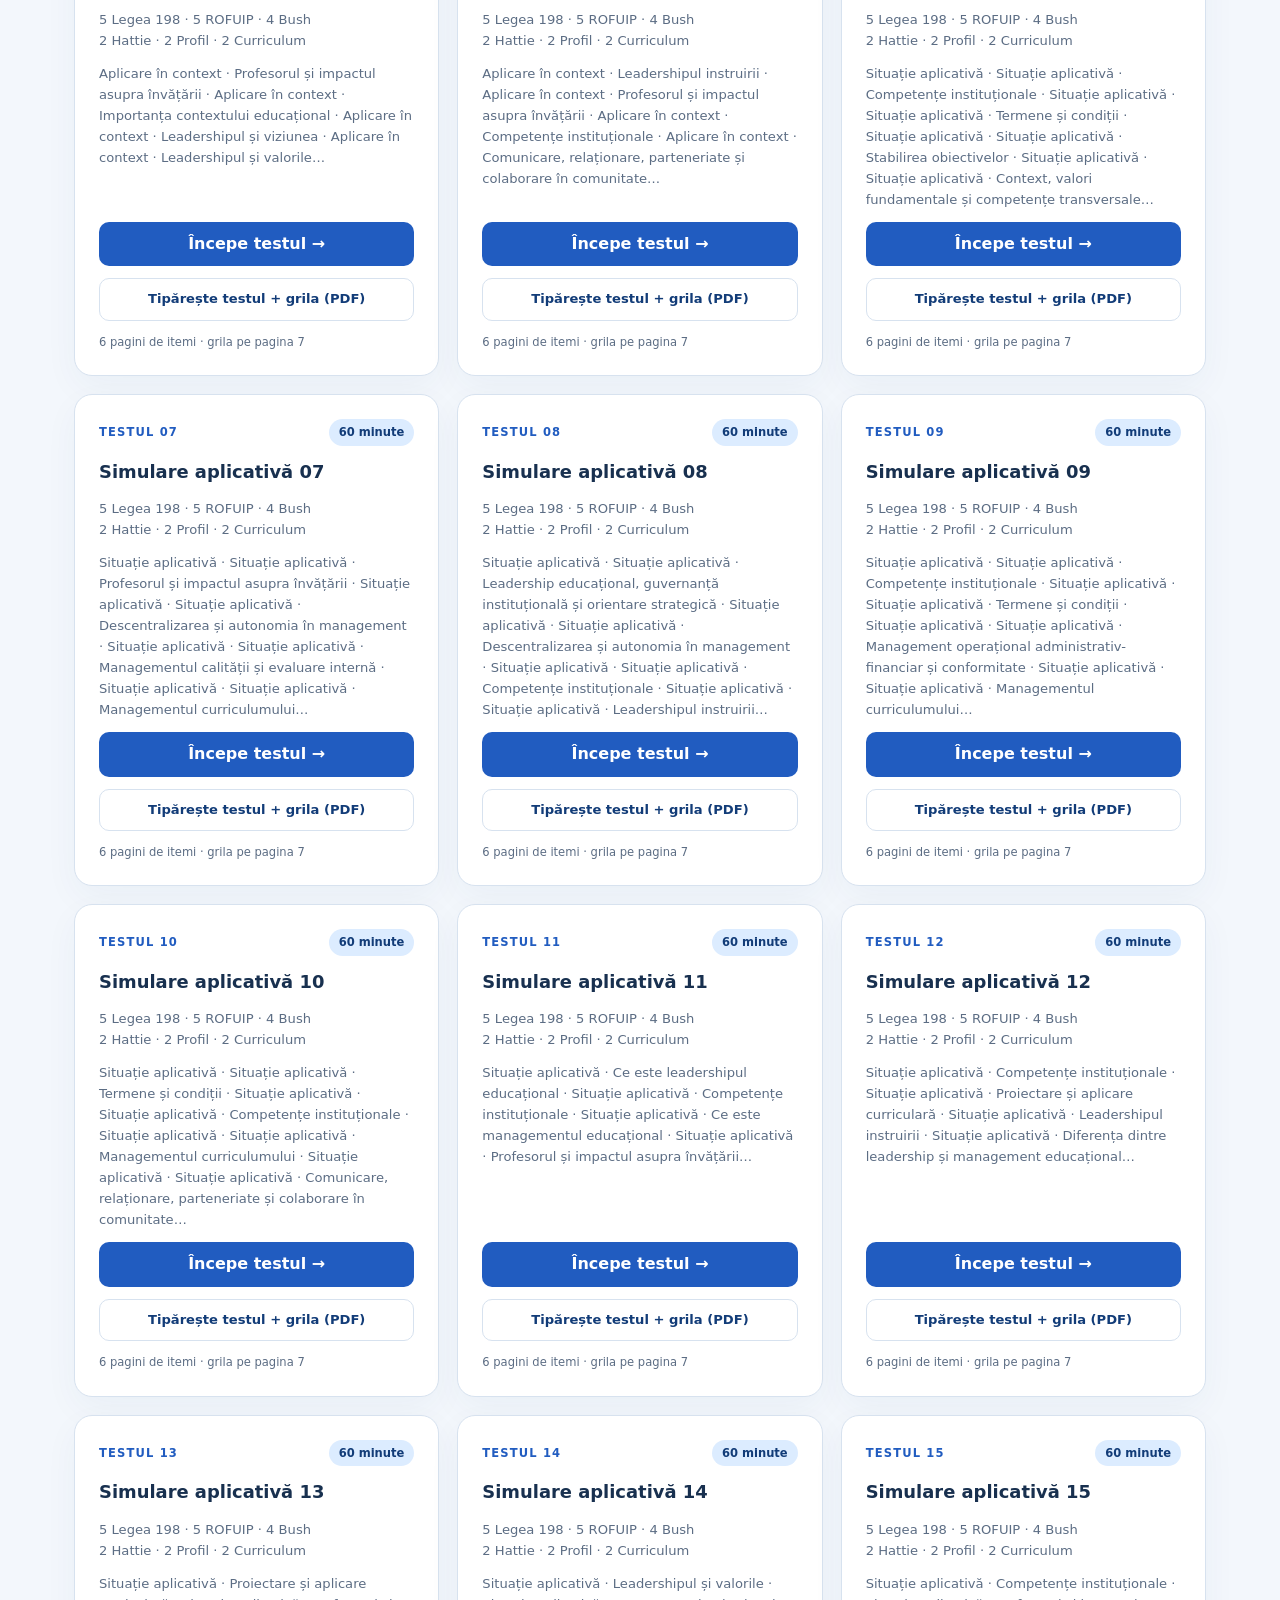
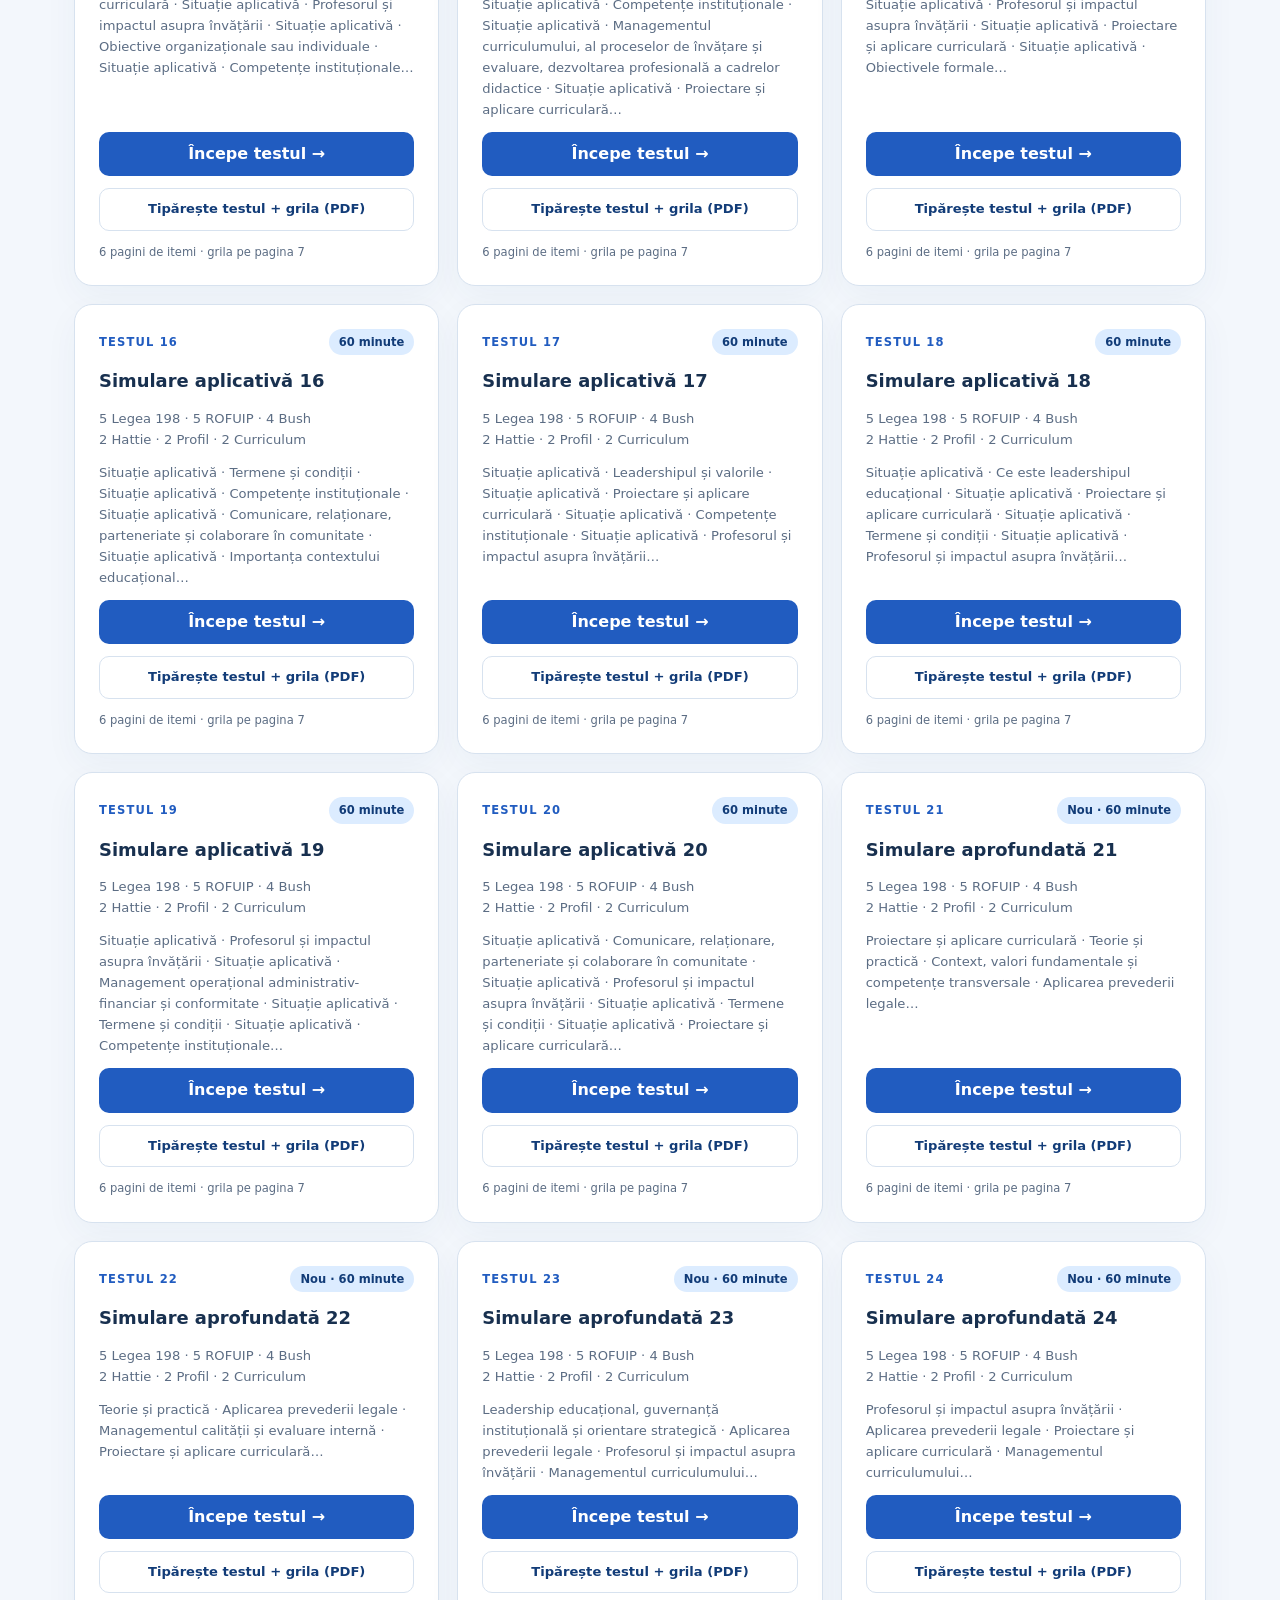
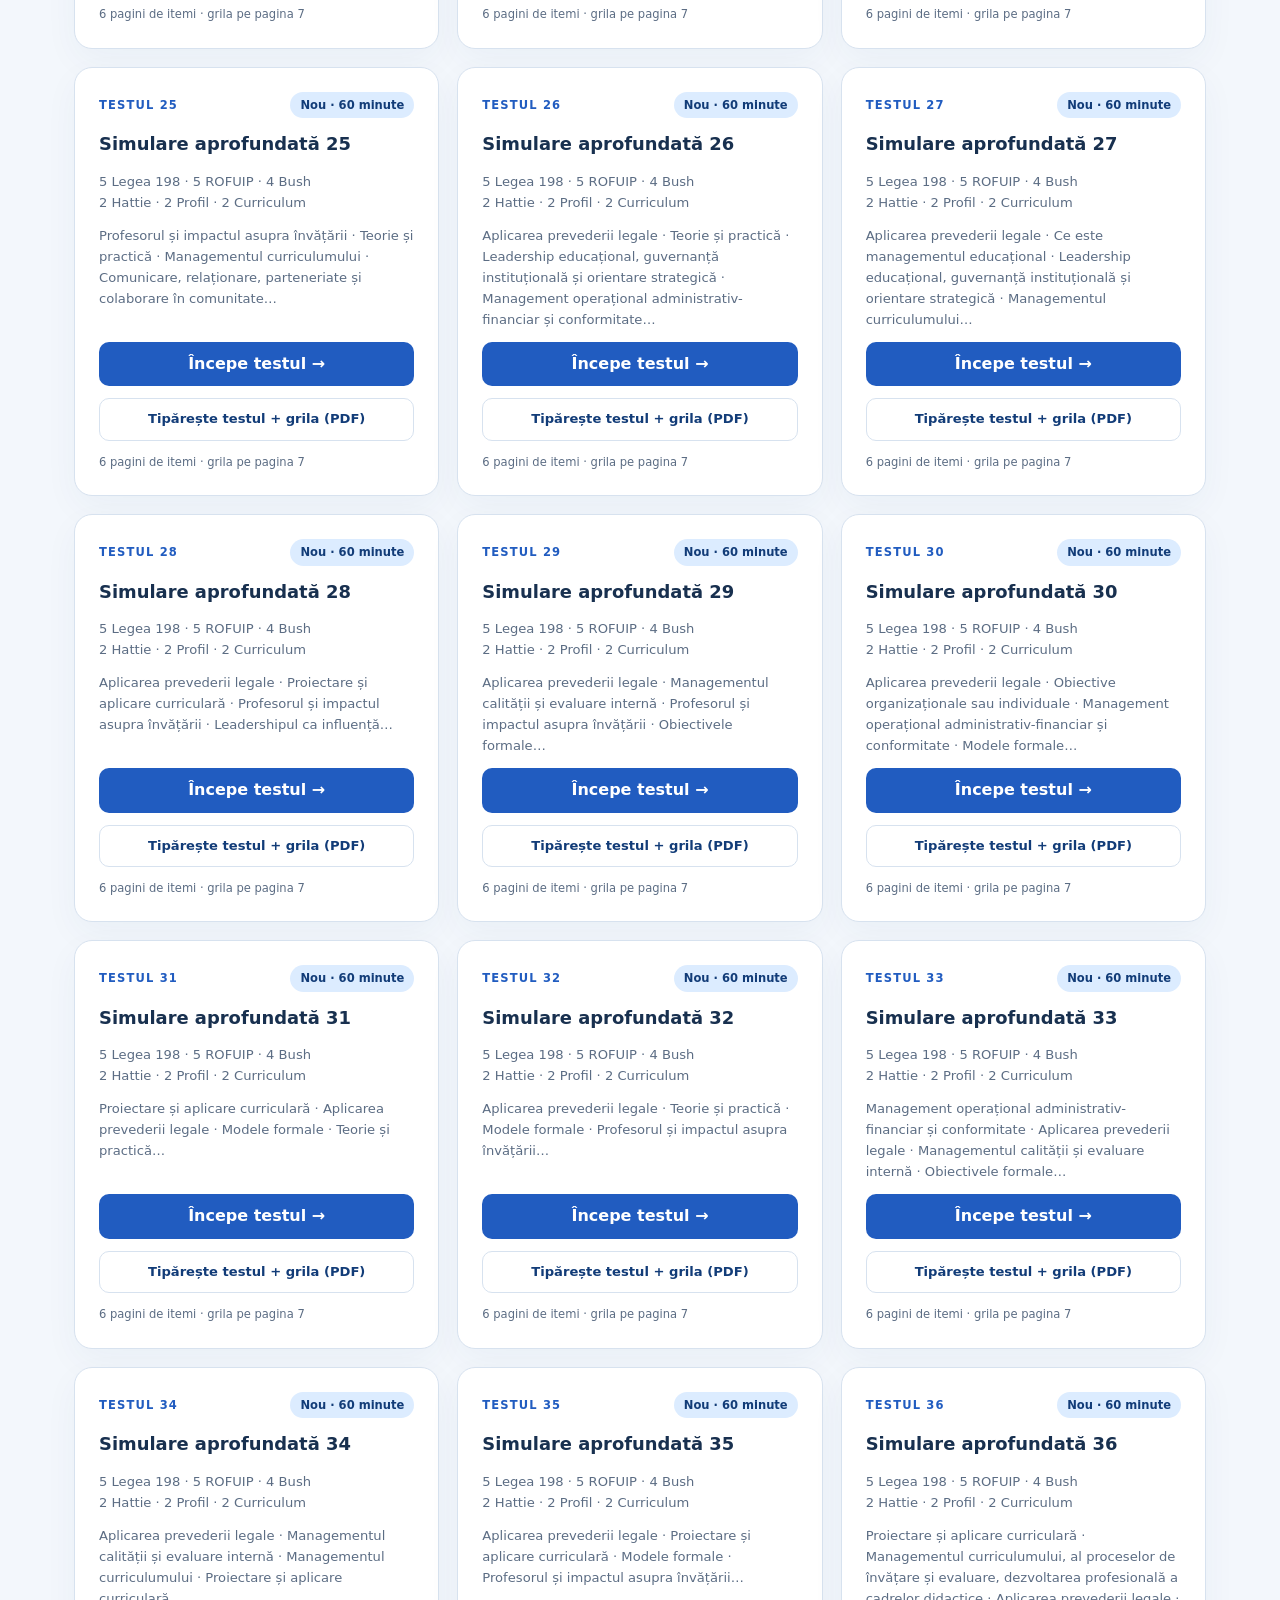
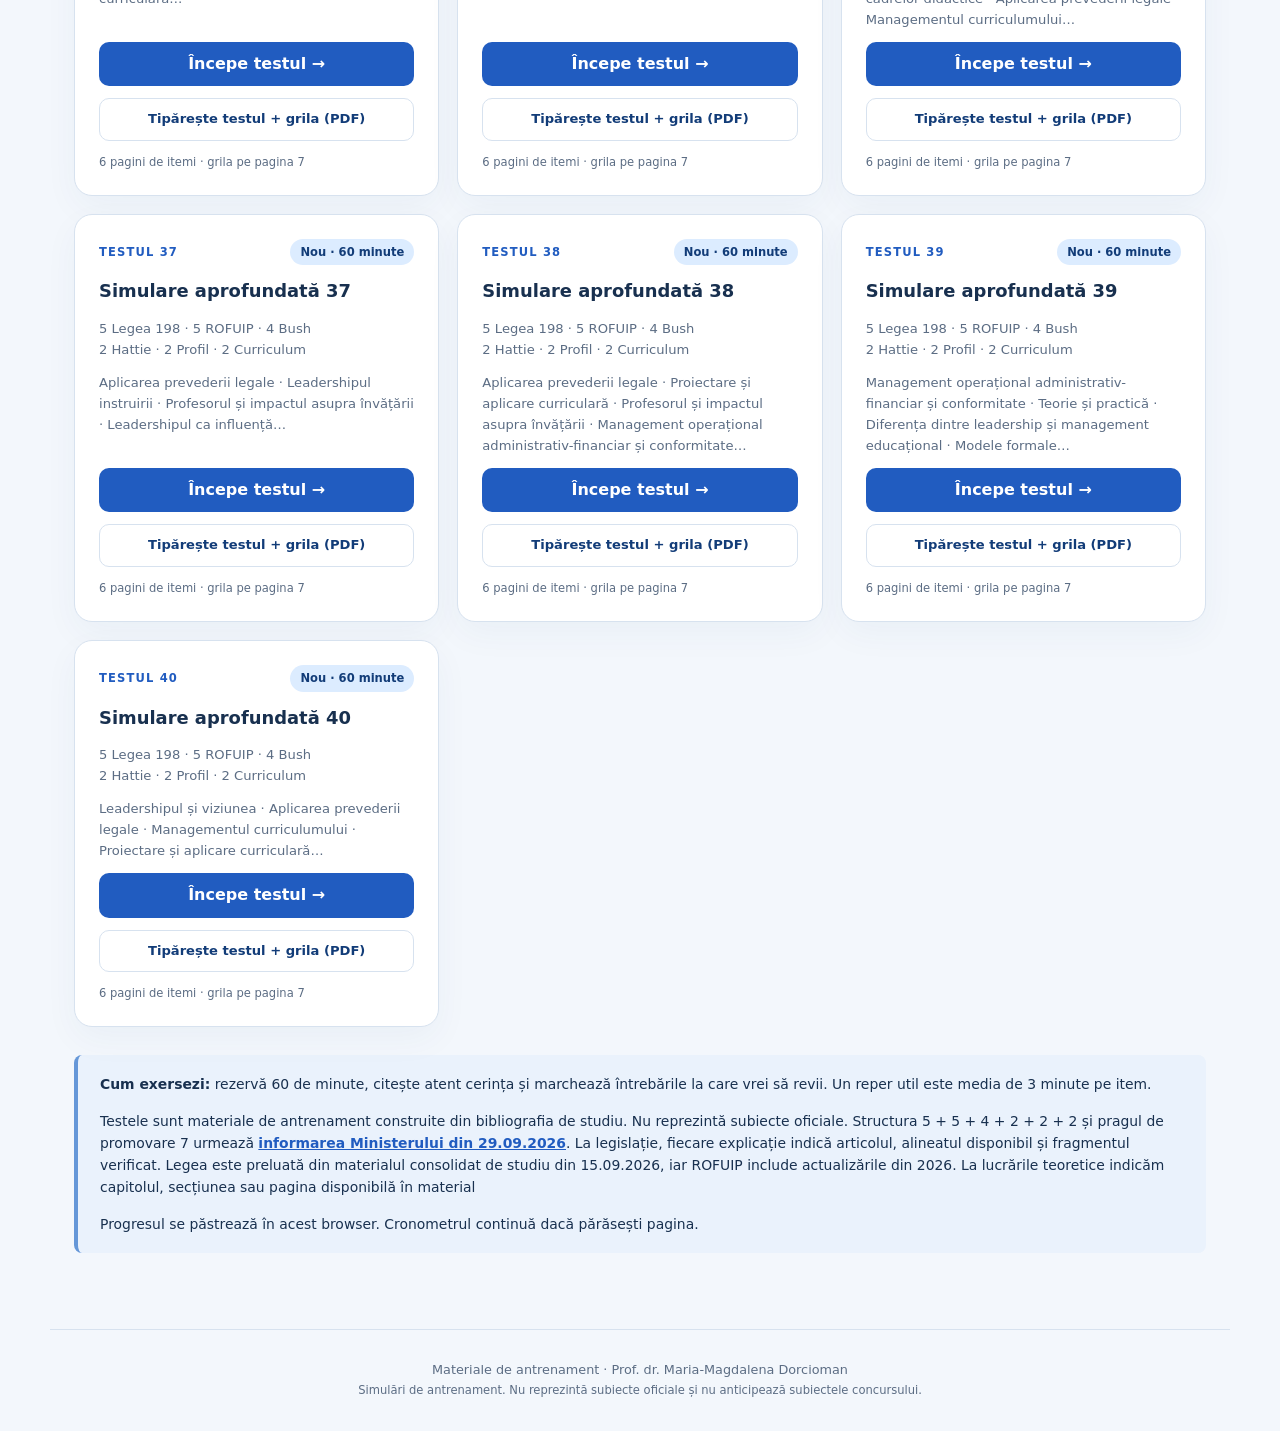
==== commit 9a3eee27: "Adaugă testele 21–40, PDF-urile de lucru și semnalele sonore ale cronometrului" ====
--- a/index.html
+++ b/index.html
@@ -4,10 +4,10 @@
   <meta charset="utf-8">
   <meta name="viewport" content="width=device-width,initial-scale=1">
   <meta name="theme-color" content="#123c78">
-  <meta name="description" content="20 de simulări pentru proba scrisă pentru concursul de directori: 400 de itemi din management și legislație școlară, 60 de minute, explicații pas cu pas după finalizare.">
+  <meta name="description" content="40 de simulări pentru proba scrisă pentru concursul de directori: 800 de itemi din management și legislație școlară, 60 de minute, explicații pas cu pas după finalizare.">
   <title>Proba scrisă · 20 octombrie 2026</title>
-  <link rel="stylesheet" href="styles.css?v=20261014c">
-  <script src="app.js?v=20261014c" defer></script>
+  <link rel="stylesheet" href="styles.css?v=20261015a">
+  <script src="app.js?v=20261015a" defer></script>
 </head>
 <body>
   <header class="site-header"><a class="brand" href="#" aria-label="Lista testelor"><span class="brand-icon">DG</span><span>Pregătim reușita<small>CONCURS DIRECTORI · 2026</small></span></a><span class="header-note">Un pas clar. O idee înțeleasă.</span></header>
--- a/styles.css
+++ b/styles.css
@@ -9,3 +9,5 @@
 .structure{display:grid;grid-template-columns:repeat(3,minmax(0,1fr));gap:12px}.breakdown{display:grid;grid-template-columns:repeat(3,minmax(0,1fr));gap:12px}.source-note{font-size:.88rem;color:#47617d;line-height:1.55}.source-box{padding:18px;border:1px solid #bfd4ef;background:#f0f7ff;border-radius:12px;margin:18px 0}.source-box h3{margin-top:0}.source-box blockquote{margin:14px 0;padding-left:14px;border-left:3px solid #3074c8;line-height:1.65}.source-box a{color:#124d91;text-decoration:underline}.option-feedback li{margin-bottom:12px}@media(max-width:620px){.breakdown{grid-template-columns:repeat(2,minmax(0,1fr))}}
 
 .paper-link{font-size:.82rem;white-space:normal;text-align:center}.paper-card-note{font-size:.72rem!important}.toolbar{flex-wrap:wrap}
+
+.sound-toggle{min-width:155px;line-height:1.3}.sound-toggle small{display:block;font-size:.7rem;font-weight:400;margin-top:4px}.sound-toggle[aria-pressed="true"]{border-color:#2b67af;background:#edf5ff}@media(max-width:720px){.toolbar{flex-wrap:wrap;gap:12px}.sound-toggle{min-width:145px}}
